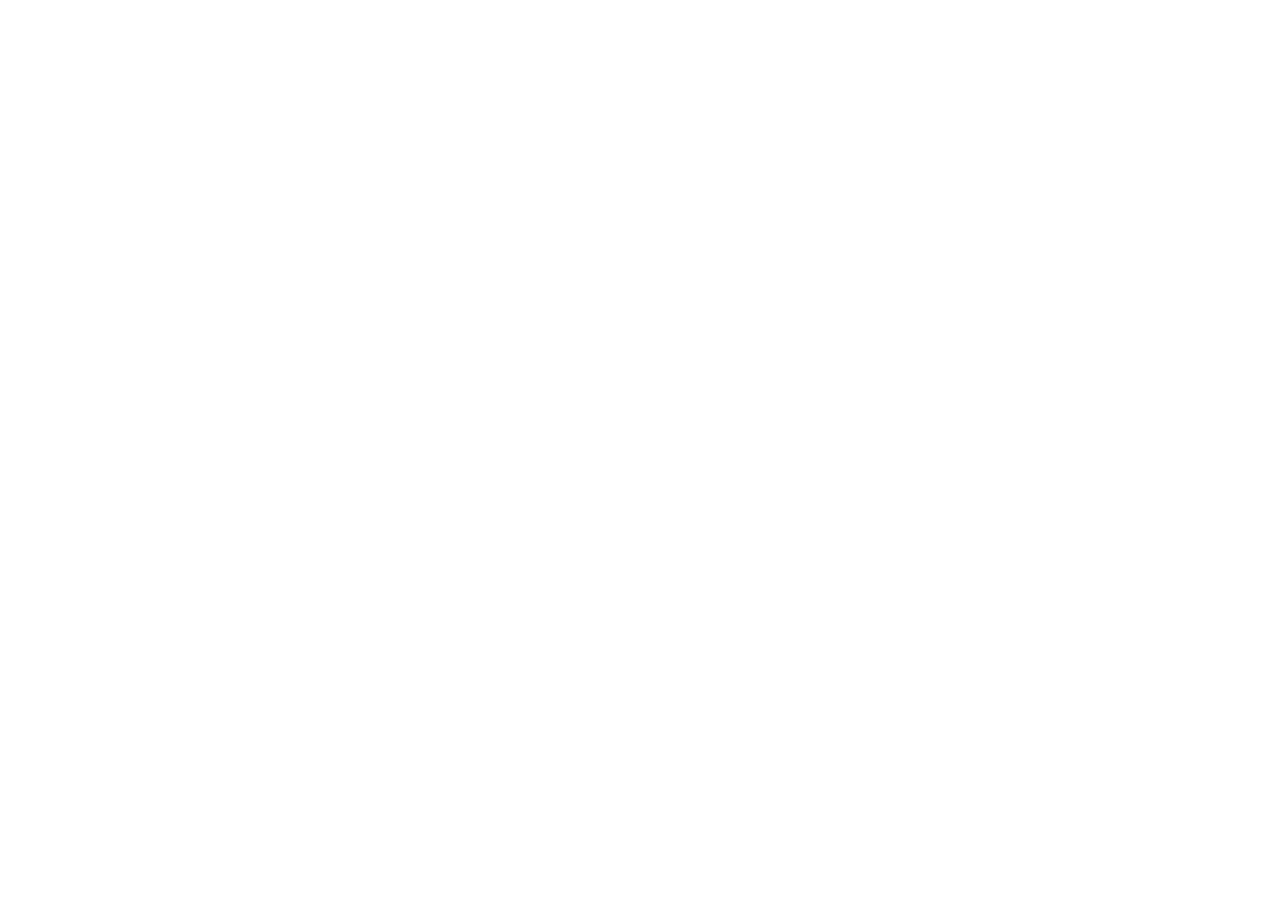
==== index.html @ 0228ba57 ":rocket: Update of all code for version 01. Now using coherent area-calculation" ====
<!DOCTYPE html>
  <html lang="en">
    <head>
    <meta charset="UTF-8">
      <meta name="viewport" content="width=device-width, initial-scale=1.0">
        <title>Redirecting...</title>
        <meta http-equiv="refresh" content="0; url=https://martin-jung.github.io/EUMTA/dashboard.html">
    </head>
        <body>
          <p>You are being redirected to <a href="https://martin-jung.github.io/EUMTA/dashboard.html">the dashboard</a>. If you are not redirected automatically, click the link.</p>
        </body>
  </html>
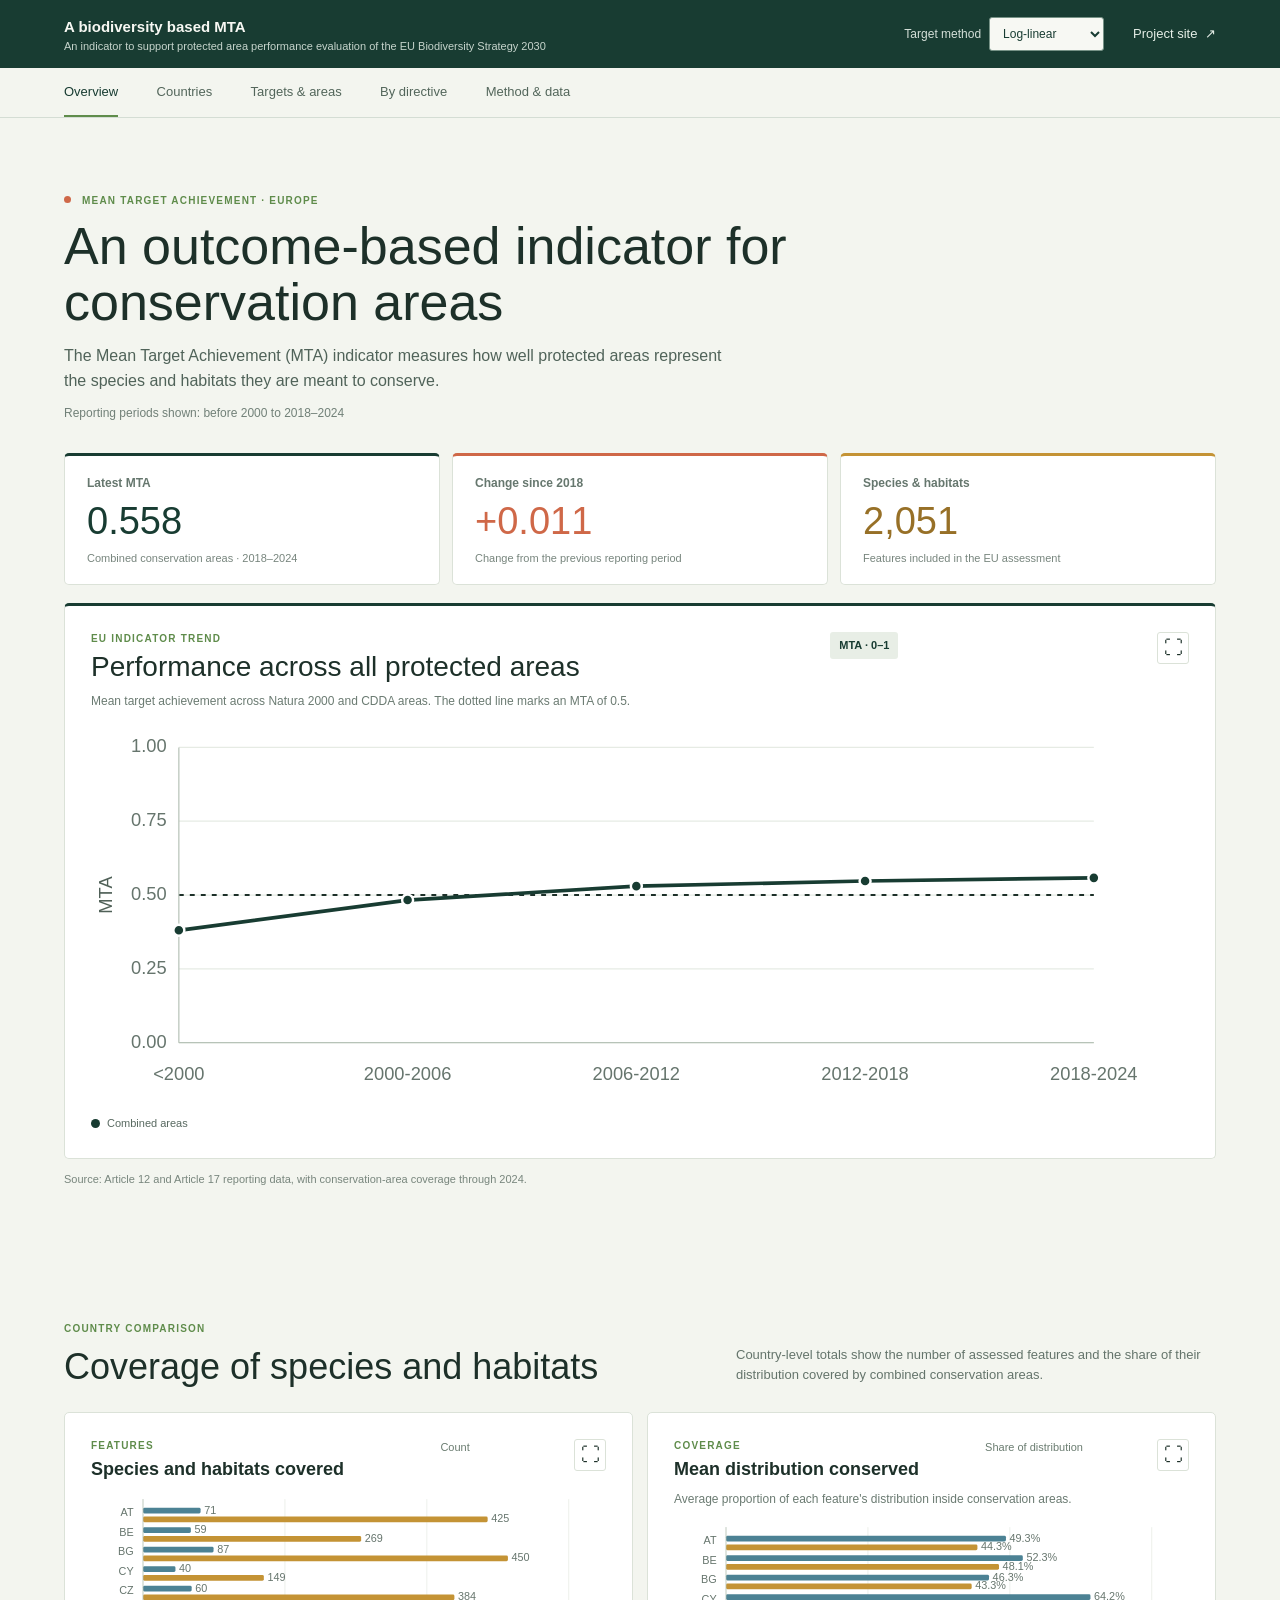
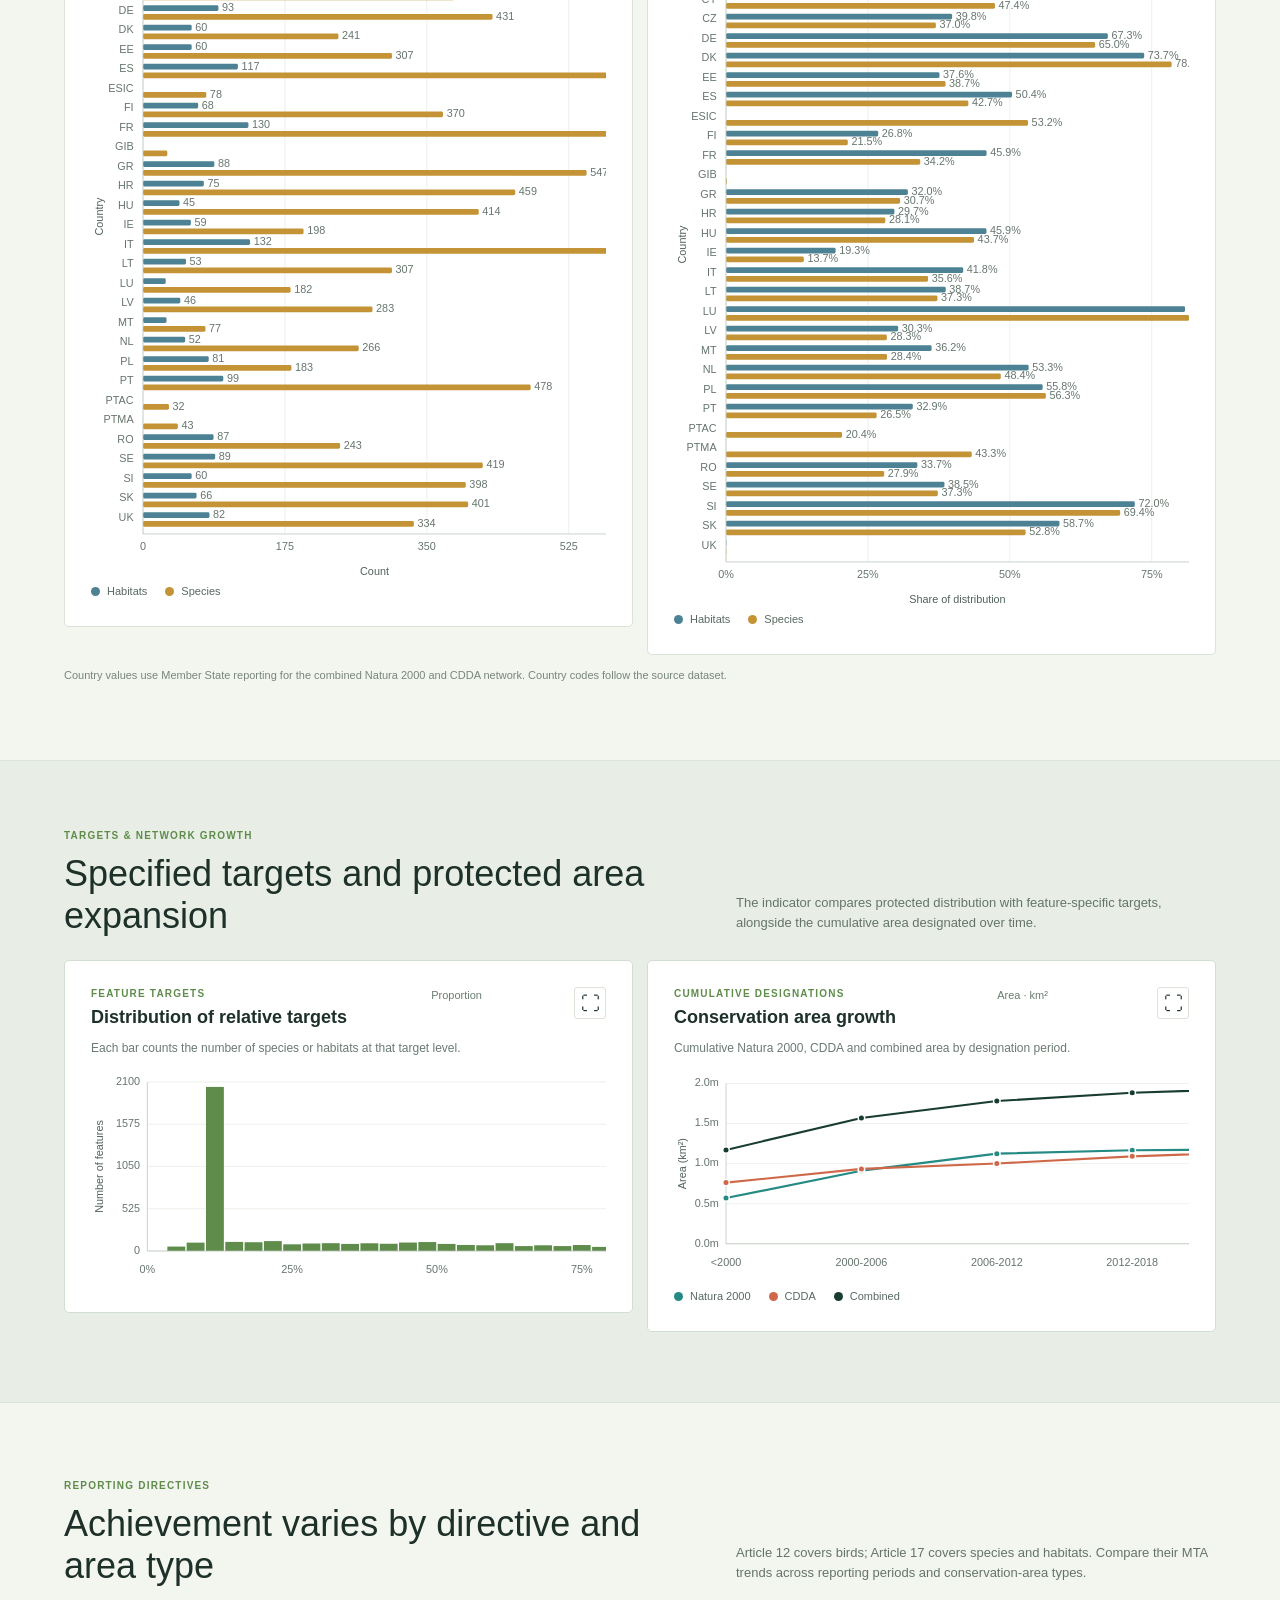
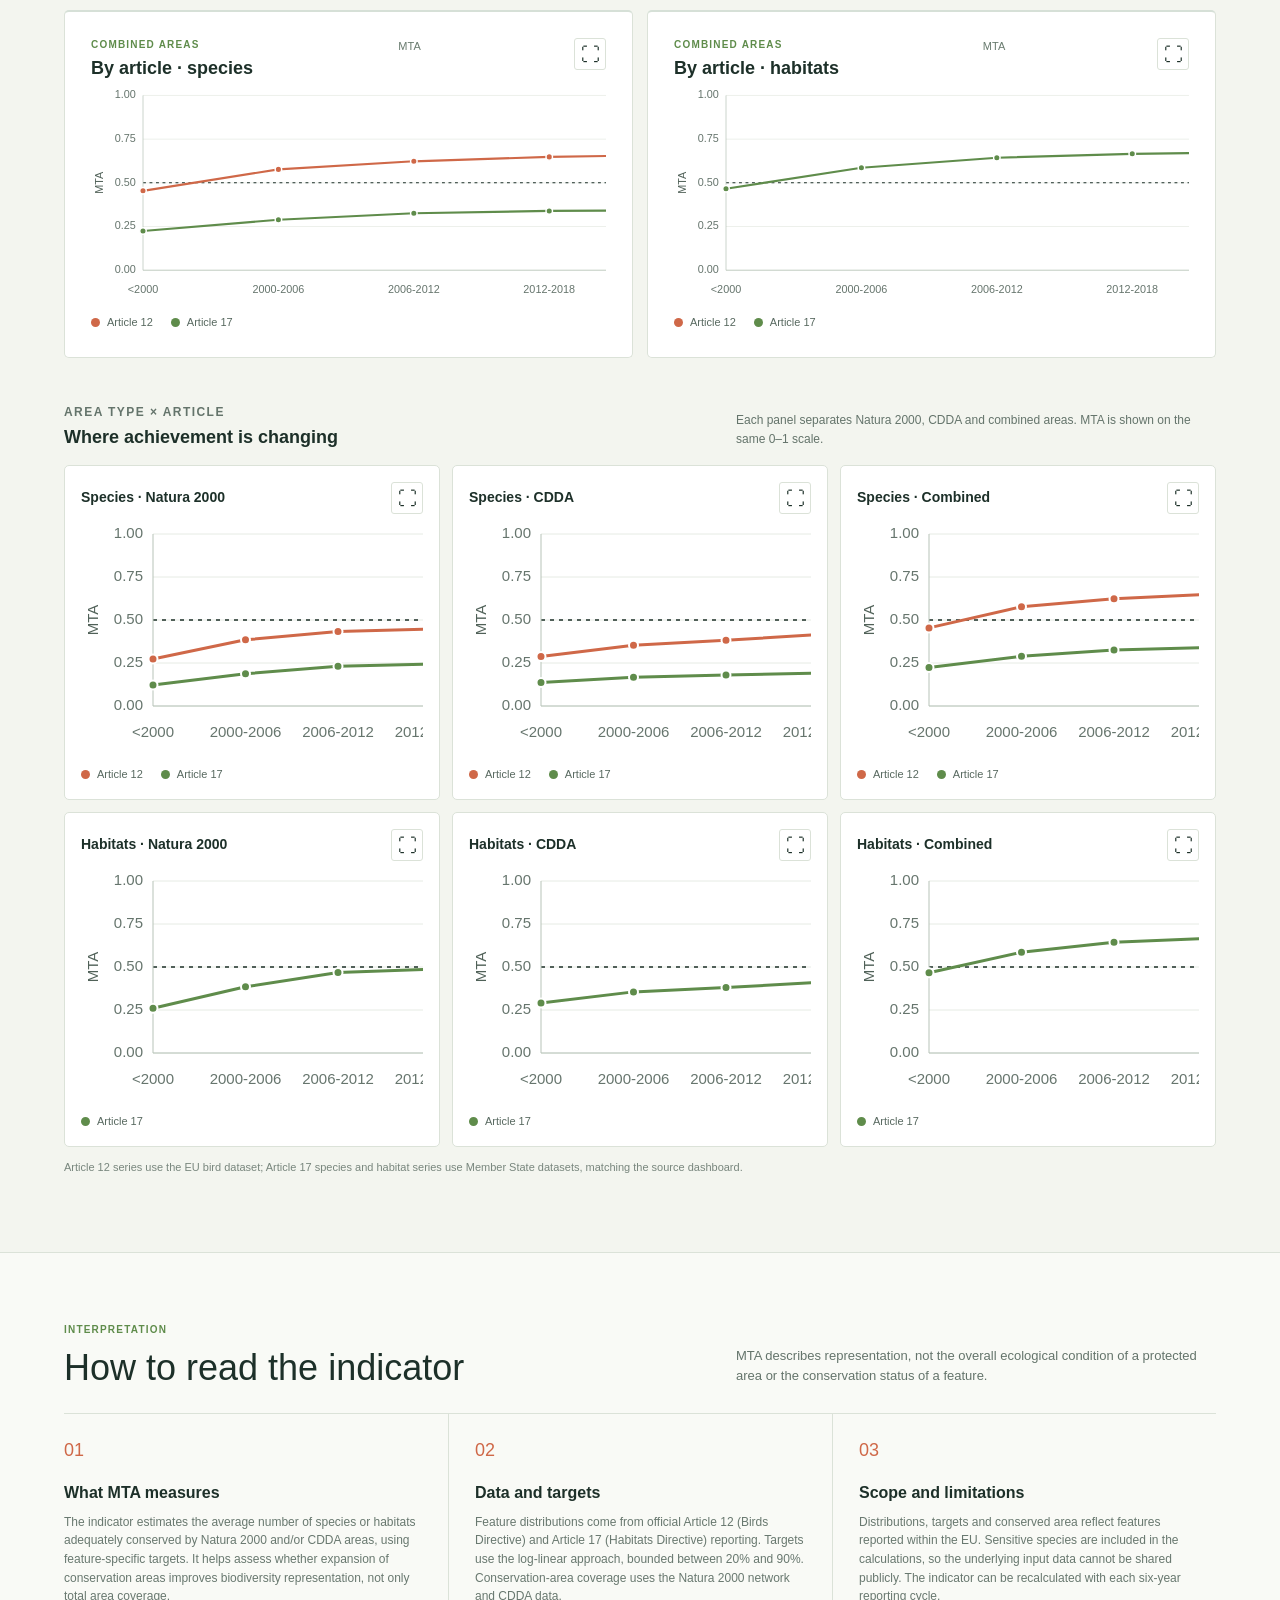
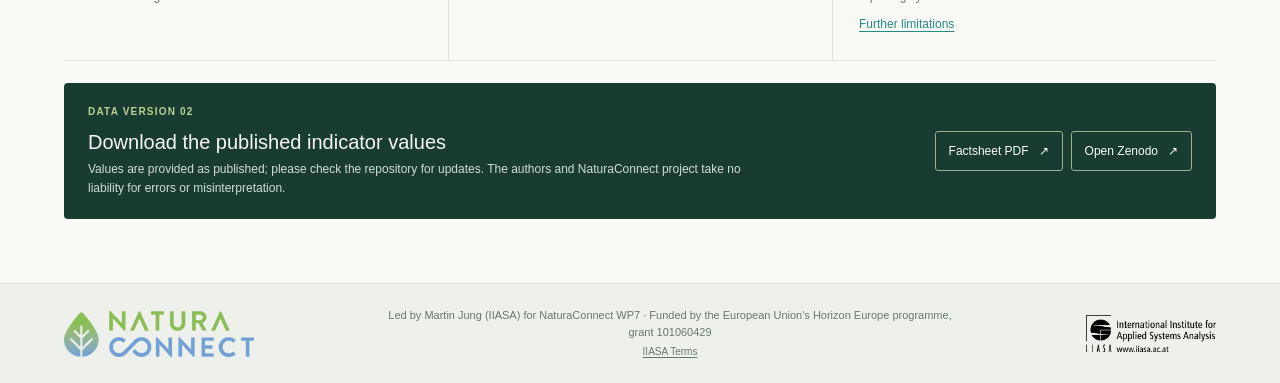
==== commit ac8ba7b8: ":dash: Update to new dashboard" ====
--- a/index.html
+++ b/index.html
@@ -1,12 +1,255 @@
-<!DOCTYPE html>
-  <html lang="en">
-    <head>
-    <meta charset="UTF-8">
-      <meta name="viewport" content="width=device-width, initial-scale=1.0">
-        <title>Redirecting...</title>
-        <meta http-equiv="refresh" content="0; url=https://martin-jung.github.io/EUMTA/dashboard.html">
-    </head>
-        <body>
-          <p>You are being redirected to <a href="https://martin-jung.github.io/EUMTA/dashboard.html">the dashboard</a>. If you are not redirected automatically, click the link.</p>
-        </body>
-  </html>
+<!doctype html>
+<html lang="en">
+<head>
+  <meta charset="utf-8">
+  <meta name="viewport" content="width=device-width, initial-scale=1">
+  <meta name="theme-color" content="#183c32">
+  <meta name="description" content="An indicator to support protected area performance evaluation of the EU Biodiversity Strategy 2030.">
+  <title>An outcome-based indicator for conservation areas</title>
+  <link rel="stylesheet" href="styles.css">
+  <link rel="stylesheet" href="iiasa.css">
+  <link rel="stylesheet" href="theme-non-iiasa.css">
+  <script src="dashboard-data.js" defer></script>
+  <script src="dashboard.js" defer></script>
+</head>
+<body>
+  <header class="topbar">
+    <a class="wordmark" href="#overview" aria-label="Mean target achievement dashboard home">
+      <span><strong>A biodiversity based MTA</strong><small>An indicator to support protected area performance evaluation of the EU Biodiversity Strategy 2030</small></span>
+    </a>
+    <div class="topbar-actions">
+      <div class="target-tools">
+        <label class="target-control" for="target-select">
+          <span>Target method</span>
+          <select id="target-select" aria-describedby="target-status">
+            <option value="loglinear">Log-linear</option>
+            <option value="flat">Flat</option>
+            <option value="extinction">Extinction</option>
+          </select>
+        </label>
+        <span class="target-status" id="target-status" role="status" aria-live="polite"></span>
+      </div>
+      <a class="topbar-link" href="https://naturaconnect.eu/" target="_blank" rel="noreferrer">Project site <span aria-hidden="true">↗</span></a>
+    </div>
+  </header>
+
+  <nav class="section-nav" aria-label="Dashboard sections">
+    <a class="active" href="#overview">Overview</a>
+    <a href="#countries">Countries</a>
+    <a href="#targets">Targets & areas</a>
+    <a href="#mandates">By directive</a>
+    <a href="#method">Method & data</a>
+  </nav>
+
+  <main>
+    <section class="overview section-wrap" id="overview">
+      <div class="overview-copy">
+        <p class="eyebrow"><span class="eyebrow-dot"></span> MEAN TARGET ACHIEVEMENT · EUROPE</p>
+        <h1>An outcome-based indicator for conservation areas</h1>
+        <p class="intro">The Mean Target Achievement (MTA) indicator measures how well protected areas represent the species and habitats they are meant to conserve.</p>
+        <p class="period-note">Reporting periods shown: before 2000 to 2018–2024</p>
+      </div>
+
+      <div class="metrics" aria-label="Latest indicator summary">
+        <article class="metric metric-primary">
+          <span class="metric-label">Latest MTA</span>
+          <strong id="latest-mta">Loading</strong>
+          <span class="metric-foot">Combined conservation areas · 2018–2024</span>
+        </article>
+        <article class="metric metric-change">
+          <span class="metric-label">Change since 2018</span>
+          <strong id="change-mta">Loading</strong>
+          <span class="metric-foot">Change from the previous reporting period</span>
+        </article>
+        <article class="metric metric-count">
+          <span class="metric-label">Species & habitats</span>
+          <strong id="feature-count">Loading</strong>
+          <span class="metric-foot">Features included in the EU assessment</span>
+        </article>
+      </div>
+
+      <article class="chart-panel overview-chart">
+        <div class="panel-heading">
+          <div>
+            <p class="eyebrow">EU INDICATOR TREND</p>
+            <h2>Performance across all protected areas</h2>
+          </div>
+          <span class="panel-tag">MTA · 0–1</span>
+        </div>
+        <p class="panel-description">Mean target achievement across Natura 2000 and CDDA areas. The dotted line marks an MTA of 0.5.</p>
+        <div class="chart-scroll" id="overall-chart" aria-live="polite"><div class="chart-loading">Loading indicator data…</div></div>
+      </article>
+      <div id="data-error" class="data-error" role="alert" hidden></div>
+      <p class="source-note">Source: Article 12 and Article 17 reporting data, with conservation-area coverage through 2024.</p>
+    </section>
+
+    <section class="content-section section-wrap" id="countries">
+      <div class="section-heading">
+        <div>
+          <p class="eyebrow">COUNTRY COMPARISON</p>
+          <h2>Coverage of species and habitats</h2>
+        </div>
+        <p>Country-level totals show the number of assessed features and the share of their distribution covered by combined conservation areas.</p>
+      </div>
+      <div class="split-panels">
+        <article class="chart-panel country-panel">
+          <div class="panel-heading">
+            <div><p class="eyebrow">FEATURES</p><h3>Species and habitats covered</h3></div>
+            <span class="panel-unit">Count</span>
+          </div>
+          <div class="chart-scroll country-chart" id="features-chart"><div class="chart-loading">Loading country data…</div></div>
+        </article>
+        <article class="chart-panel country-panel">
+          <div class="panel-heading">
+            <div><p class="eyebrow">COVERAGE</p><h3>Mean distribution conserved</h3></div>
+            <span class="panel-unit">Share of distribution</span>
+          </div>
+          <p class="panel-description">Average proportion of each feature's distribution inside conservation areas.</p>
+          <div class="chart-scroll country-chart" id="coverage-chart"><div class="chart-loading">Loading country data…</div></div>
+        </article>
+      </div>
+      <p class="source-note">Country values use Member State reporting for the combined Natura 2000 and CDDA network. Country codes follow the source dataset.</p>
+    </section>
+
+    <section class="data-band" id="targets">
+      <div class="section-wrap content-section">
+        <div class="section-heading">
+          <div>
+            <p class="eyebrow">TARGETS & NETWORK GROWTH</p>
+            <h2>Specified targets and protected area expansion</h2>
+          </div>
+          <p>The indicator compares protected distribution with feature-specific targets, alongside the cumulative area designated over time.</p>
+        </div>
+        <div class="split-panels">
+          <article class="chart-panel">
+            <div class="panel-heading">
+              <div><p class="eyebrow">FEATURE TARGETS</p><h3>Distribution of relative targets</h3></div>
+              <span class="panel-unit">Proportion</span>
+            </div>
+            <p class="panel-description">Each bar counts the number of species or habitats at that target level.</p>
+            <div class="chart-scroll" id="targets-chart"><div class="chart-loading">Loading target data…</div></div>
+          </article>
+          <article class="chart-panel">
+            <div class="panel-heading">
+              <div><p class="eyebrow">CUMULATIVE DESIGNATIONS</p><h3>Conservation area growth</h3></div>
+              <span class="panel-unit">Area · km²</span>
+            </div>
+            <p class="panel-description">Cumulative Natura 2000, CDDA and combined area by designation period.</p>
+            <div class="chart-scroll" id="area-chart"><div class="chart-loading">Loading area data…</div></div>
+          </article>
+        </div>
+      </div>
+    </section>
+
+    <section class="content-section section-wrap" id="mandates">
+      <div class="section-heading">
+        <div>
+          <p class="eyebrow">REPORTING DIRECTIVES</p>
+          <h2>Achievement varies by directive and area type</h2>
+        </div>
+        <p>Article 12 covers birds; Article 17 covers species and habitats. Compare their MTA trends across reporting periods and conservation-area types.</p>
+      </div>
+
+      <div class="article-panels">
+        <article class="chart-panel">
+          <div class="panel-heading">
+            <div><p class="eyebrow">COMBINED AREAS</p><h3>By article · species</h3></div>
+            <span class="panel-unit">MTA</span>
+          </div>
+          <div class="chart-scroll" id="article-species-chart"><div class="chart-loading">Loading article data…</div></div>
+        </article>
+        <article class="chart-panel">
+          <div class="panel-heading">
+            <div><p class="eyebrow">COMBINED AREAS</p><h3>By article · habitats</h3></div>
+            <span class="panel-unit">MTA</span>
+          </div>
+          <div class="chart-scroll" id="article-habitats-chart"><div class="chart-loading">Loading article data…</div></div>
+        </article>
+      </div>
+
+      <div class="subsection-heading">
+        <div><p class="eyebrow">AREA TYPE × ARTICLE</p><h3>Where achievement is changing</h3></div>
+        <p>Each panel separates Natura 2000, CDDA and combined areas. MTA is shown on the same 0–1 scale.</p>
+      </div>
+      <div class="facet-grid" id="facet-grid">
+        <article class="chart-panel facet-panel"><div class="panel-heading"><h4>Species · Natura 2000</h4></div><div class="chart-scroll" id="facet-species-natura2000"></div></article>
+        <article class="chart-panel facet-panel"><div class="panel-heading"><h4>Species · CDDA</h4></div><div class="chart-scroll" id="facet-species-cdda"></div></article>
+        <article class="chart-panel facet-panel"><div class="panel-heading"><h4>Species · Combined</h4></div><div class="chart-scroll" id="facet-species-combined"></div></article>
+        <article class="chart-panel facet-panel"><div class="panel-heading"><h4>Habitats · Natura 2000</h4></div><div class="chart-scroll" id="facet-habitats-natura2000"></div></article>
+        <article class="chart-panel facet-panel"><div class="panel-heading"><h4>Habitats · CDDA</h4></div><div class="chart-scroll" id="facet-habitats-cdda"></div></article>
+        <article class="chart-panel facet-panel"><div class="panel-heading"><h4>Habitats · Combined</h4></div><div class="chart-scroll" id="facet-habitats-combined"></div></article>
+      </div>
+      <p class="source-note">Article 12 series use the EU bird dataset; Article 17 species and habitat series use Member State datasets, matching the source dashboard.</p>
+    </section>
+
+    <section class="method-band" id="method">
+      <div class="section-wrap content-section">
+        <div class="section-heading">
+          <div><p class="eyebrow">INTERPRETATION</p><h2>How to read the indicator</h2></div>
+          <p>MTA describes representation, not the overall ecological condition of a protected area or the conservation status of a feature.</p>
+        </div>
+        <div class="method-grid">
+          <article class="method-block">
+            <span class="method-index">01</span>
+            <h3>What MTA measures</h3>
+            <p>The indicator estimates the average number of species or habitats adequately conserved by Natura 2000 and/or CDDA areas, using feature-specific targets. It helps assess whether expansion of conservation areas improves biodiversity representation, not only total area coverage.</p>
+          </article>
+          <article class="method-block">
+            <span class="method-index">02</span>
+            <h3>Data and targets</h3>
+            <p>Feature distributions come from official Article 12 (Birds Directive) and Article 17 (Habitats Directive) reporting. Targets use the log-linear approach, bounded between 20% and 90%. Conservation-area coverage uses the Natura 2000 network and CDDA data.</p>
+          </article>
+          <article class="method-block">
+            <span class="method-index">03</span>
+            <h3>Scope and limitations</h3>
+            <p>Distributions, targets and conserved area reflect features reported within the EU. Sensitive species are included in the calculations, so the underlying input data cannot be shared publicly. The indicator can be recalculated with each six-year reporting cycle.</p>
+            <button class="limitations-link" id="limitations-open" type="button" aria-haspopup="dialog" aria-controls="limitations-dialog">Further limitations</button>
+          </article>
+        </div>
+        <div class="data-callout">
+          <div>
+            <p class="eyebrow">DATA VERSION <span id="data-version">02</span></p>
+            <h3>Download the published indicator values</h3>
+            <p>Values are provided as published; please check the repository for updates. The authors and NaturaConnect project take no liability for errors or misinterpretation.</p>
+          </div>
+          <div class="callout-actions">
+            <a class="download-link" href="export/Indicator_factsheet_representativeness_indicator_updated.pdf" target="_blank" rel="noreferrer">Factsheet PDF <span aria-hidden="true">↗</span></a>
+            <a class="download-link" href="https://doi.org/10.5281/zenodo.14196503" target="_blank" rel="noreferrer">Open Zenodo <span aria-hidden="true">↗</span></a>
+          </div>
+        </div>
+      </div>
+    </section>
+  </main>
+
+  <footer class="site-footer">
+    <img src="img/NClogo.png" alt="NaturaConnect">
+    <p>Led by Martin Jung (IIASA) for NaturaConnect WP7 · Funded by the European Union's Horizon Europe programme, grant 101060429<br><a href="https://iiasa.ac.at/terms-of-use" target="_blank" rel="noreferrer">IIASA Terms</a></p>
+    <img class="iiasa-logo" src="img/IIASA_logo_white.png" alt="International Institute for Applied Systems Analysis">
+  </footer>
+
+  <dialog class="chart-dialog" id="chart-dialog" aria-labelledby="chart-dialog-title">
+    <div class="chart-dialog-header">
+      <h2 class="chart-dialog-title" id="chart-dialog-title"></h2>
+      <button class="chart-dialog-close" type="button" aria-label="Close enlarged graph">&times;</button>
+    </div>
+    <div class="chart-dialog-content" id="chart-dialog-content"></div>
+  </dialog>
+
+  <dialog class="limitations-dialog" id="limitations-dialog" aria-labelledby="limitations-dialog-title">
+    <div class="chart-dialog-header">
+      <h2 class="chart-dialog-title" id="limitations-dialog-title">Further limitations</h2>
+      <button class="chart-dialog-close" type="button" aria-label="Close limitations">&times;</button>
+    </div>
+    <div class="limitations-dialog-content">
+      <ul>
+        <li>The protected-area total-area summary excludes Turkey, Norway, Switzerland, Iceland, Ukraine and Kosovo from its country mask.</li>
+        <li>Protected-area footprints omit Natura 2000 sites with at least 5% marine area, CDDA areas classified as marine, and CDDA point records.</li>
+        <li>Conservation areas are rasterized on a 10 km grid with fractional cell coverage, so spatial overlaps are grid-based estimates.</li>
+        <li>Land-use adjustment is not applied in this version.</li>
+        <li>Missing Natura 2000 designation dates use fallback dates and ultimately 1992; sites dated 2025 are grouped in 2018-2024.</li>
+        <li>Sensitive species are included, but their confidential source layers are not public, limiting independent reproduction from public inputs.</li>
+      </ul>
+    </div>
+  </dialog>
+</body>
+</html>
--- a/styles.css
+++ b/styles.css
@@ -0,0 +1,198 @@
+:root {
+  color-scheme: light;
+  --ink: #1d3029;
+  --muted: #65756c;
+  --forest: #183c32;
+  --leaf: #5f8c4b;
+  --teal: #258a83;
+  --coral: #cf6848;
+  --gold: #c49335;
+  --blue: #4c8294;
+  --paper: #f3f5ef;
+  --surface: #ffffff;
+  --line: #dbe2d8;
+  --soft-green: #e8eee6;
+  --serif: Georgia, "Times New Roman", serif;
+  --sans: "Aptos", "Segoe UI", sans-serif;
+}
+
+* { box-sizing: border-box; }
+html { scroll-behavior: smooth; scroll-padding-top: 108px; }
+body { margin: 0; background: var(--paper); color: var(--ink); font-family: var(--sans); font-size: 15px; line-height: 1.55; }
+a { color: inherit; }
+.topbar { min-height: 68px; padding: 10px clamp(20px, 5vw, 76px); display: flex; align-items: center; justify-content: space-between; gap: 20px; background: var(--forest); color: #f7f8f3; }
+.wordmark { display: inline-flex; align-items: center; min-width: 0; color: inherit; text-decoration: none; }
+.wordmark strong, .wordmark small { display: block; }
+.wordmark strong { font-size: 15px; font-weight: 650; }
+.wordmark small { max-width: 760px; margin-top: 1px; color: #c6d4cc; font-size: 11px; line-height: 1.3; }
+.topbar-actions { display: flex; align-items: center; gap: 20px; }
+.target-tools { display: flex; align-items: center; gap: 9px; }
+.target-control { display: flex; align-items: center; gap: 8px; color: #d5e0d9; font-size: 12px; white-space: nowrap; }
+.target-control select { min-height: 34px; padding: 5px 30px 5px 9px; border: 1px solid #769286; border-radius: 3px; background: #f7f8f3; color: var(--forest); font: inherit; }
+.target-control select:focus-visible { outline: 2px solid #c5e28f; outline-offset: 2px; }
+.target-status { max-width: 180px; color: #f2cdbd; font-size: 11px; line-height: 1.3; }
+.topbar-link { color: #e5eee7; font-size: 13px; text-decoration: none; white-space: nowrap; }
+.topbar-link:hover { color: #c5e28f; }
+.topbar-link span { padding-left: 4px; }
+.section-nav { position: sticky; z-index: 20; top: 0; display: flex; gap: clamp(18px, 3vw, 42px); min-height: 50px; padding: 0 clamp(20px, 5vw, 76px); overflow-x: auto; border-bottom: 1px solid #d4ddd4; background: rgb(243 245 239 / 95%); backdrop-filter: blur(12px); scrollbar-width: none; }
+.section-nav::-webkit-scrollbar { display: none; }
+.section-nav a { position: relative; display: inline-flex; align-items: center; flex: 0 0 auto; color: #53665b; font-size: 13px; text-decoration: none; transition: color 160ms ease; }
+.section-nav a::after { position: absolute; right: 0; bottom: -1px; left: 0; height: 3px; background: var(--leaf); content: ""; transform: scaleX(0); transform-origin: left; transition: transform 160ms ease; }
+.section-nav a:hover, .section-nav a.active { color: var(--forest); }
+.section-nav a.active::after { transform: scaleX(1); }
+.section-wrap { width: min(1360px, calc(100% - 2 * clamp(20px, 5vw, 76px))); margin-inline: auto; }
+.overview { padding-top: clamp(42px, 6vw, 76px); padding-bottom: 58px; }
+.overview-copy { max-width: 800px; animation: appear 550ms ease both; }
+.eyebrow { margin: 0 0 10px; color: var(--leaf); font-size: 10px; font-weight: 750; letter-spacing: 0.12em; line-height: 1.4; }
+.eyebrow-dot { display: inline-block; width: 7px; height: 7px; margin-right: 7px; border-radius: 50%; background: var(--coral); vertical-align: 1px; }
+h1, h2, h3, h4, p { margin-top: 0; }
+h1, h2 { font-family: var(--serif); font-weight: 500; }
+h1 { max-width: 780px; margin-bottom: 14px; font-size: 52px; line-height: 1.08; }
+h2 { margin-bottom: 0; font-size: 36px; line-height: 1.16; }
+h3 { margin-bottom: 0; font-size: 18px; font-weight: 650; line-height: 1.3; }
+h4 { margin: 0; font-size: 14px; font-weight: 650; }
+.intro { max-width: 670px; margin-bottom: 10px; color: #506359; font-size: 16px; }
+.period-note { margin-bottom: 28px; color: #718078; font-size: 12px; }
+.metrics { display: grid; grid-template-columns: repeat(3, minmax(0, 1fr)); gap: 12px; margin: 30px 0 18px; }
+.metric { min-height: 132px; padding: 18px 22px 16px; display: flex; flex-direction: column; justify-content: space-between; border: 1px solid var(--line); border-radius: 5px; background: var(--surface); animation: appear 500ms ease both; }
+.metric:nth-child(2) { animation-delay: 80ms; }
+.metric:nth-child(3) { animation-delay: 150ms; }
+.metric-primary { border-top: 3px solid var(--forest); }
+.metric-change { border-top: 3px solid var(--coral); }
+.metric-count { border-top: 3px solid var(--gold); }
+.metric-label { color: #66776e; font-size: 12px; font-weight: 600; }
+.metric strong { display: block; margin: 2px 0 0; color: var(--forest); font-family: var(--serif); font-size: 38px; font-weight: 500; line-height: 1.05; font-variant-numeric: tabular-nums; }
+.metric-change strong { color: var(--coral); }
+.metric-count strong { color: #977027; }
+.metric-foot { color: #77857d; font-size: 11px; }
+.chart-panel { min-width: 0; padding: clamp(17px, 2.2vw, 26px); border: 1px solid var(--line); border-radius: 5px; background: var(--surface); }
+.chart-expand { width: 32px; height: 32px; margin-left: 8px; display: inline-grid; place-items: center; flex: 0 0 auto; border: 1px solid var(--line); border-radius: 3px; background: var(--surface); color: var(--ink); cursor: zoom-in; font: inherit; font-size: 19px; line-height: 1; }
+.chart-expand:hover { background: var(--soft-green); }
+.chart-expand:focus-visible, .chart-dialog-close:focus-visible { outline: 2px solid var(--blue); outline-offset: 2px; }
+.chart-expand:disabled { cursor: not-allowed; opacity: 0.4; }
+.chart-dialog { width: min(94vw, 1320px); max-width: none; max-height: 90vh; padding: 0; overflow: hidden; border: 1px solid var(--line); border-radius: 5px; background: var(--surface); color: var(--ink); }
+.chart-dialog::backdrop { background: rgb(18 31 26 / 62%); backdrop-filter: blur(2px); }
+.chart-dialog-header { min-height: 58px; padding: 12px 18px; display: flex; align-items: center; justify-content: space-between; gap: 20px; border-bottom: 1px solid var(--line); }
+.chart-dialog-title { margin: 0; color: var(--ink); font-family: var(--sans); font-size: 18px; font-weight: 650; line-height: 1.3; }
+.chart-dialog-close { width: 34px; height: 34px; display: grid; place-items: center; flex: 0 0 auto; border: 1px solid var(--line); border-radius: 3px; background: var(--surface); color: var(--ink); cursor: pointer; font: inherit; font-size: 24px; line-height: 1; }
+.chart-dialog-content { max-height: calc(90vh - 59px); padding: 16px clamp(16px, 3vw, 36px) 28px; overflow: auto; }
+.chart-dialog .chart-svg { width: 100%; min-width: 900px; }
+.chart-dialog .chart-legend { padding-bottom: 4px; }
+.limitations-link { margin-top: 9px; padding: 0; border: 0; background: none; color: var(--teal); cursor: pointer; font: inherit; font-size: 12px; text-decoration: underline; text-underline-offset: 3px; }
+.limitations-link:hover { color: var(--forest); }
+.limitations-link:focus-visible { outline: 2px solid var(--blue); outline-offset: 3px; }
+.limitations-dialog { width: min(520px, calc(100vw - 32px)); max-width: none; max-height: min(75vh, 560px); padding: 0; overflow: hidden; border: 1px solid var(--line); border-radius: 5px; background: var(--surface); color: var(--ink); }
+.limitations-dialog::backdrop { background: rgb(18 31 26 / 62%); backdrop-filter: blur(2px); }
+.limitations-dialog-content { max-height: min(calc(75vh - 59px), 500px); padding: 15px 20px 20px; overflow: auto; color: #586960; font-size: 13px; }
+.limitations-dialog-content ul { margin: 0; padding-left: 19px; }
+.limitations-dialog-content li + li { margin-top: 9px; }
+.overview-chart { border-top: 3px solid var(--forest); }
+.panel-heading { display: flex; align-items: flex-start; justify-content: space-between; gap: 16px; }
+.panel-heading .eyebrow { margin-bottom: 5px; }
+.panel-heading h2 { font-size: 28px; }
+.panel-tag, .panel-unit { flex: 0 0 auto; color: #6a7c70; font-size: 11px; }
+.panel-tag { padding: 5px 9px; border-radius: 3px; background: var(--soft-green); color: var(--forest); font-weight: 650; }
+.panel-description { max-width: 720px; margin: 9px 0 12px; color: #6b7b72; font-size: 12px; }
+.chart-scroll { min-width: 0; overflow-x: auto; scrollbar-color: #bdc9bc transparent; scrollbar-width: thin; }
+.chart-loading { min-height: 220px; display: grid; place-items: center; color: #718078; font-size: 13px; }
+.chart-empty { padding: 20px; text-align: center; }
+.chart-svg { display: block; width: 100%; height: auto; overflow: visible; }
+.chart-svg text { fill: #66756d; font-family: var(--sans); font-size: 15px; }
+.chart-svg .axis-title { fill: #506158; font-size: 15px; }
+.chart-svg .grid-line { stroke: #e6ebe4; stroke-width: 1; }
+.chart-svg .axis-line { stroke: #b7c3b8; stroke-width: 1; }
+.chart-svg .target-line { stroke: var(--ink); stroke-dasharray: 4 5; stroke-width: 1.5; }
+.chart-svg .series-line { fill: none; stroke-linecap: round; stroke-linejoin: round; stroke-width: 3; }
+.chart-svg .series-point { stroke: #fff; stroke-width: 2; }
+.chart-legend { display: flex; flex-wrap: wrap; gap: 9px 18px; margin-top: 2px; color: #586960; font-size: 11px; }
+.legend-item { display: inline-flex; align-items: center; gap: 7px; }
+.legend-swatch { width: 9px; height: 9px; flex: 0 0 auto; border-radius: 50%; }
+.source-note { margin: 12px 0 0; color: #78867d; font-size: 11px; }
+.data-error { margin-top: 16px; padding: 13px 15px; border-left: 3px solid var(--coral); background: #fff2ec; color: #81492f; font-size: 13px; }
+.content-section { padding-top: 76px; padding-bottom: 76px; }
+.section-heading { display: flex; align-items: end; justify-content: space-between; gap: 28px; margin-bottom: 24px; }
+.section-heading > p { max-width: 480px; margin-bottom: 3px; color: #64746b; font-size: 13px; }
+.split-panels { display: grid; grid-template-columns: repeat(2, minmax(0, 1fr)); gap: 14px; align-items: start; }
+.country-panel .panel-description { margin-bottom: 4px; }
+.country-chart { margin-top: 8px; }
+.country-chart .chart-svg { min-width: 650px; }
+#overall-chart .chart-svg, #targets-chart .chart-svg, #area-chart .chart-svg,
+#article-species-chart .chart-svg, #article-habitats-chart .chart-svg { min-width: 650px; }
+.data-band { background: #e8eee6; border-top: 1px solid #dbe4d9; border-bottom: 1px solid #dbe4d9; }
+.data-band .chart-panel { border-color: #d3ded2; }
+.data-band .content-section { padding-top: 68px; padding-bottom: 70px; }
+.article-panels { display: grid; grid-template-columns: repeat(2, minmax(0, 1fr)); gap: 14px; }
+.article-panels .chart-panel { border-top: 2px solid #d6e0d7; }
+.subsection-heading { display: flex; align-items: end; justify-content: space-between; gap: 20px; margin: 46px 0 16px; }
+.subsection-heading .eyebrow { margin-bottom: 5px; }
+.subsection-heading p { max-width: 480px; margin-bottom: 1px; color: #64746b; font-size: 12px; }
+.facet-grid { display: grid; grid-template-columns: repeat(3, minmax(0, 1fr)); gap: 12px; }
+.facet-panel { padding: 16px; }
+.facet-panel .panel-heading { min-height: 24px; align-items: center; }
+.facet-panel .chart-svg { min-width: 520px; }
+.method-band { background: #f9faf6; border-top: 1px solid var(--line); }
+.method-band .content-section { padding-top: 70px; padding-bottom: 64px; }
+.method-grid { display: grid; grid-template-columns: repeat(3, minmax(0, 1fr)); gap: 0; border-top: 1px solid var(--line); border-bottom: 1px solid var(--line); }
+.method-block { position: relative; padding: 23px 26px 26px 0; }
+.method-block + .method-block { padding-left: 26px; border-left: 1px solid var(--line); }
+.method-index { display: block; margin-bottom: 18px; color: var(--coral); font-family: var(--serif); font-size: 18px; }
+.method-block h3 { margin-bottom: 9px; font-size: 16px; }
+.method-block p { max-width: 390px; margin-bottom: 0; color: #68786f; font-size: 12px; }
+.data-callout { display: flex; align-items: center; justify-content: space-between; gap: 24px; margin-top: 22px; padding: 22px 24px; border-radius: 4px; background: var(--forest); color: #f5f7f2; }
+.data-callout .eyebrow { color: #b8d28f; }
+.data-callout h3 { margin-bottom: 5px; font-family: var(--serif); font-size: 20px; font-weight: 500; }
+.data-callout p:not(.eyebrow) { max-width: 690px; margin-bottom: 0; color: #d2ddd5; font-size: 12px; }
+.callout-actions { display: flex; flex: 0 0 auto; flex-wrap: wrap; gap: 8px; }
+.download-link { min-height: 40px; padding: 9px 13px; display: inline-flex; align-items: center; gap: 10px; flex: 0 0 auto; border: 1px solid #9db18d; border-radius: 3px; color: #f9fcf7; font-size: 12px; text-decoration: none; }
+.download-link:hover { background: #2a5346; }
+.site-footer { min-height: 100px; padding: 18px clamp(20px, 5vw, 76px); display: grid; grid-template-columns: minmax(125px, 190px) minmax(0, 1fr) minmax(96px, 130px); align-items: center; gap: 24px; border-top: 1px solid var(--line); background: #eef1eb; }
+.site-footer img { display: block; width: 100%; max-height: 50px; object-fit: contain; object-position: left center; }
+.site-footer .iiasa-logo { justify-self: end; filter: brightness(0); object-position: right center; }
+.site-footer p { max-width: 580px; justify-self: center; margin: 0; color: #68776e; font-size: 11px; text-align: center; }
+@keyframes appear { from { opacity: 0; transform: translateY(9px); } to { opacity: 1; transform: translateY(0); } }
+@media (max-width: 900px) {
+  .section-heading { align-items: start; flex-direction: column; gap: 9px; }
+  .section-heading > p { max-width: 700px; }
+  .facet-grid { grid-template-columns: repeat(2, minmax(0, 1fr)); }
+  .country-panel .panel-heading { flex-direction: column; gap: 5px; }
+}
+@media (max-width: 640px) {
+  body { font-size: 14px; }
+  .topbar { min-height: 60px; padding-inline: 16px; display: grid; grid-template-columns: minmax(0, 1fr); gap: 8px; }
+  .wordmark { width: 100%; }
+  .wordmark > span { min-width: 0; width: 100%; }
+  .wordmark small { max-width: 100%; }
+  .topbar-actions { width: 100%; justify-content: space-between; gap: 12px; }
+  .target-tools { align-items: flex-start; flex-direction: column; gap: 2px; }
+  .target-status { max-width: 220px; }
+  .section-nav { min-height: 46px; gap: 22px; padding-inline: 16px; }
+  .section-wrap { width: calc(100% - 32px); }
+  .overview { padding-top: 38px; padding-bottom: 44px; }
+  h1 { font-size: 36px; }
+  h2 { font-size: 29px; }
+  .panel-heading h2 { font-size: 23px; }
+  .intro { font-size: 14px; }
+  .metrics { grid-template-columns: 1fr; gap: 8px; margin-top: 22px; }
+  .metric { min-height: 104px; padding: 14px 17px; }
+  .metric strong { font-size: 32px; }
+  .panel-heading { gap: 8px; }
+  .panel-heading h3 { font-size: 16px; }
+  .panel-tag, .panel-unit { font-size: 10px; }
+  .chart-panel { padding: 16px; }
+  .split-panels, .article-panels { grid-template-columns: 1fr; }
+  .content-section, .data-band .content-section, .method-band .content-section { padding-top: 52px; padding-bottom: 52px; }
+  .facet-grid { grid-template-columns: 1fr; }
+  .subsection-heading { align-items: start; flex-direction: column; gap: 8px; }
+  .method-grid { grid-template-columns: 1fr; }
+  .method-block, .method-block + .method-block { padding: 19px 0; border-left: 0; }
+  .method-block + .method-block { border-top: 1px solid var(--line); }
+  .method-index { margin-bottom: 8px; }
+  .data-callout { align-items: start; flex-direction: column; padding: 19px; }
+  .site-footer { grid-template-columns: 1fr auto; gap: 12px; padding-inline: 16px; }
+  .site-footer img { max-width: 150px; max-height: 40px; }
+  .site-footer p { grid-column: 1 / -1; grid-row: 2; justify-self: start; text-align: left; }
+  .site-footer .iiasa-logo { grid-column: 2; grid-row: 1; max-width: 100px; }
+}
+@media (prefers-reduced-motion: reduce) {
+  *, *::before, *::after { scroll-behavior: auto !important; animation-duration: 0.01ms !important; transition-duration: 0.01ms !important; }
+}
--- a/iiasa.css
+++ b/iiasa.css
@@ -0,0 +1,80 @@
+:root {
+  --iiasa-primary: #00589d;
+  --iiasa-primary-light: #e6f0f7;
+  --iiasa-white: #ffffff;
+  --iiasa-font-family: Tahoma, Arial, sans-serif;
+  --sans: var(--iiasa-font-family);
+  --serif: var(--iiasa-font-family);
+  --ink: var(--iiasa-primary);
+  --muted: #65756c;
+  --forest: var(--iiasa-primary);
+  --leaf: #5f8c4b;
+  --teal: #258a83;
+  --coral: #cf6848;
+  --gold: #c49335;
+  --blue: #4c8294;
+  --paper: var(--iiasa-white);
+  --surface: var(--iiasa-white);
+  --line: #d7e5ef;
+  --soft-green: var(--iiasa-primary-light);
+  --chart-combined: var(--iiasa-primary);
+  --chart-natura2000: #258a83;
+  --chart-cdda: #cf6848;
+  --chart-art12: #cf6848;
+  --chart-art17: #5f8c4b;
+  --chart-habitats: #4c8294;
+  --chart-species: #c49335;
+}
+
+html,
+body {
+  font-family: var(--iiasa-font-family);
+}
+
+button,
+input,
+select,
+textarea {
+  font: inherit;
+}
+
+h1,
+h2,
+.panel-heading h2 {
+  color: var(--iiasa-primary);
+  font-family: var(--iiasa-font-family);
+  font-style: normal;
+  font-weight: 400;
+}
+
+.section-nav {
+  background: rgb(255 255 255 / 95%);
+}
+
+.section-nav a:hover,
+.section-nav a.active {
+  color: var(--iiasa-primary);
+}
+
+.data-band,
+.method-band {
+  background: var(--iiasa-white);
+  border-color: var(--line);
+}
+
+.chart-svg .series-point {
+  stroke: var(--iiasa-primary);
+}
+
+.site-footer {
+  background: var(--iiasa-primary-light);
+}
+
+.site-footer p a {
+  display: inline-block;
+  margin-top: 3px;
+  color: inherit;
+  font-size: 10px;
+  text-decoration: underline;
+  text-underline-offset: 2px;
+}
--- a/theme-non-iiasa.css
+++ b/theme-non-iiasa.css
@@ -0,0 +1,58 @@
+/* Load after iiasa.css to restore the previous dashboard colors. */
+:root {
+  --ink: #1d3029;
+  --muted: #65756c;
+  --forest: #183c32;
+  --leaf: #5f8c4b;
+  --teal: #258a83;
+  --coral: #cf6848;
+  --gold: #c49335;
+  --blue: #4c8294;
+  --paper: #f3f5ef;
+  --surface: #ffffff;
+  --line: #dbe2d8;
+  --soft-green: #e8eee6;
+  --iiasa-primary: #183c32;
+  --iiasa-primary-light: #eef1eb;
+  --iiasa-white: #ffffff;
+  --chart-combined: #183c32;
+  --chart-natura2000: #258a83;
+  --chart-cdda: #cf6848;
+  --chart-art12: #cf6848;
+  --chart-art17: #5f8c4b;
+  --chart-habitats: #4c8294;
+  --chart-species: #c49335;
+}
+
+h1,
+h2,
+.panel-heading h2 {
+  color: var(--ink);
+}
+
+.section-nav {
+  background: rgb(243 245 239 / 95%);
+}
+
+.section-nav a:hover,
+.section-nav a.active {
+  color: var(--forest);
+}
+
+.data-band {
+  background: #e8eee6;
+  border-color: #dbe4d9;
+}
+
+.method-band {
+  background: #f9faf6;
+  border-color: var(--line);
+}
+
+.chart-svg .series-point {
+  stroke: #ffffff;
+}
+
+.site-footer {
+  background: #eef1eb;
+}
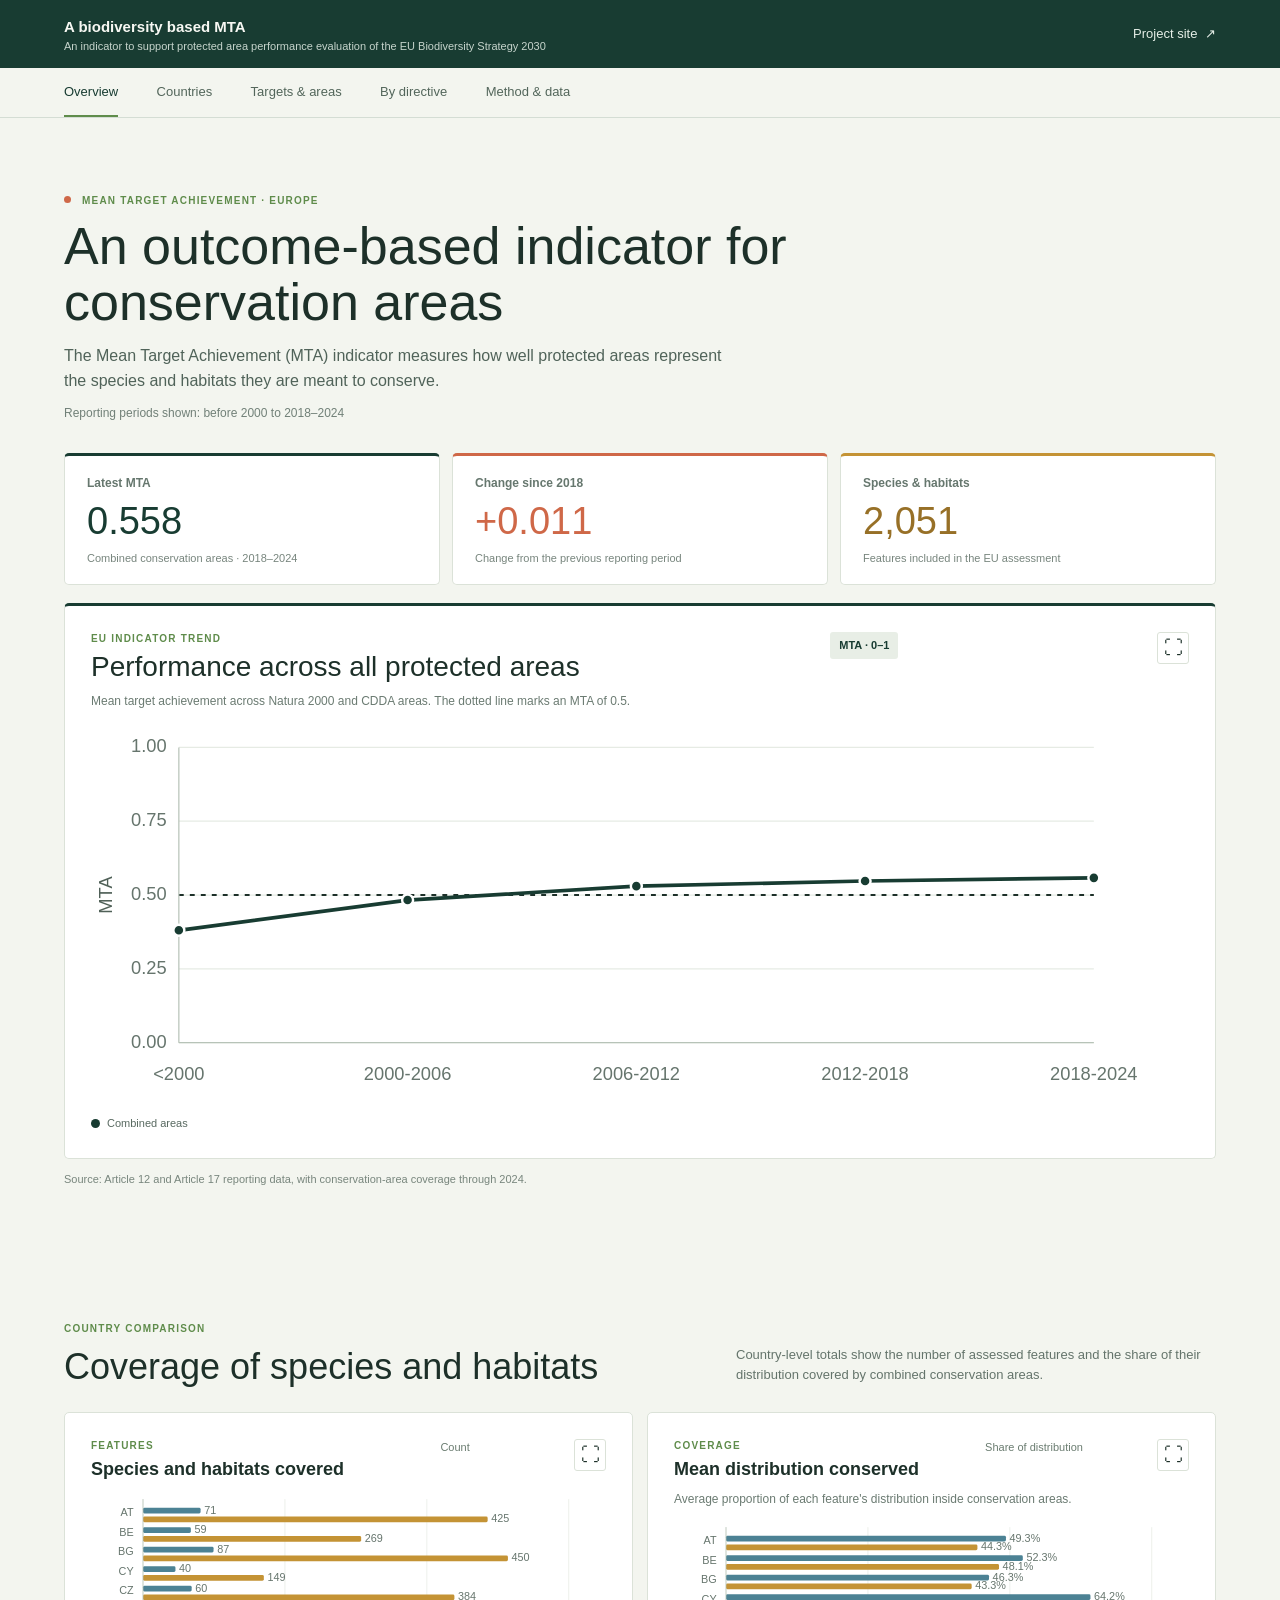
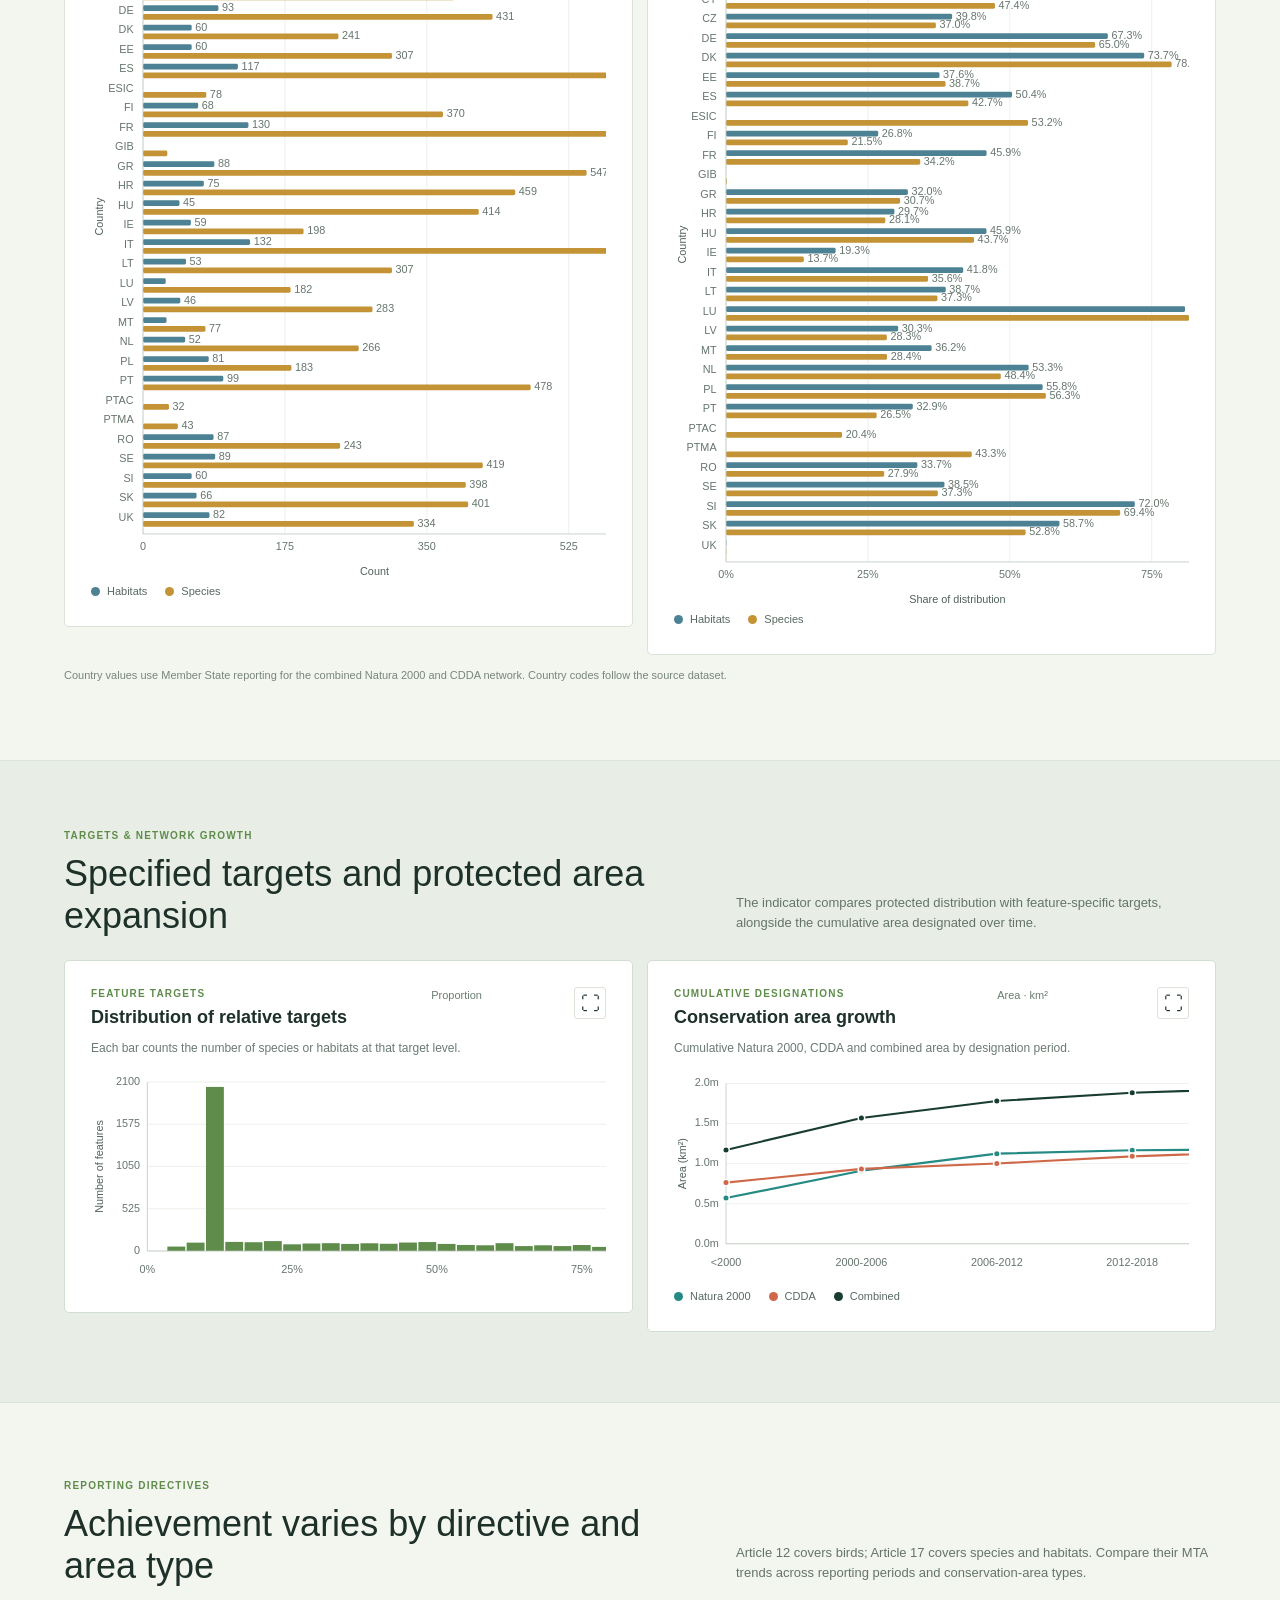
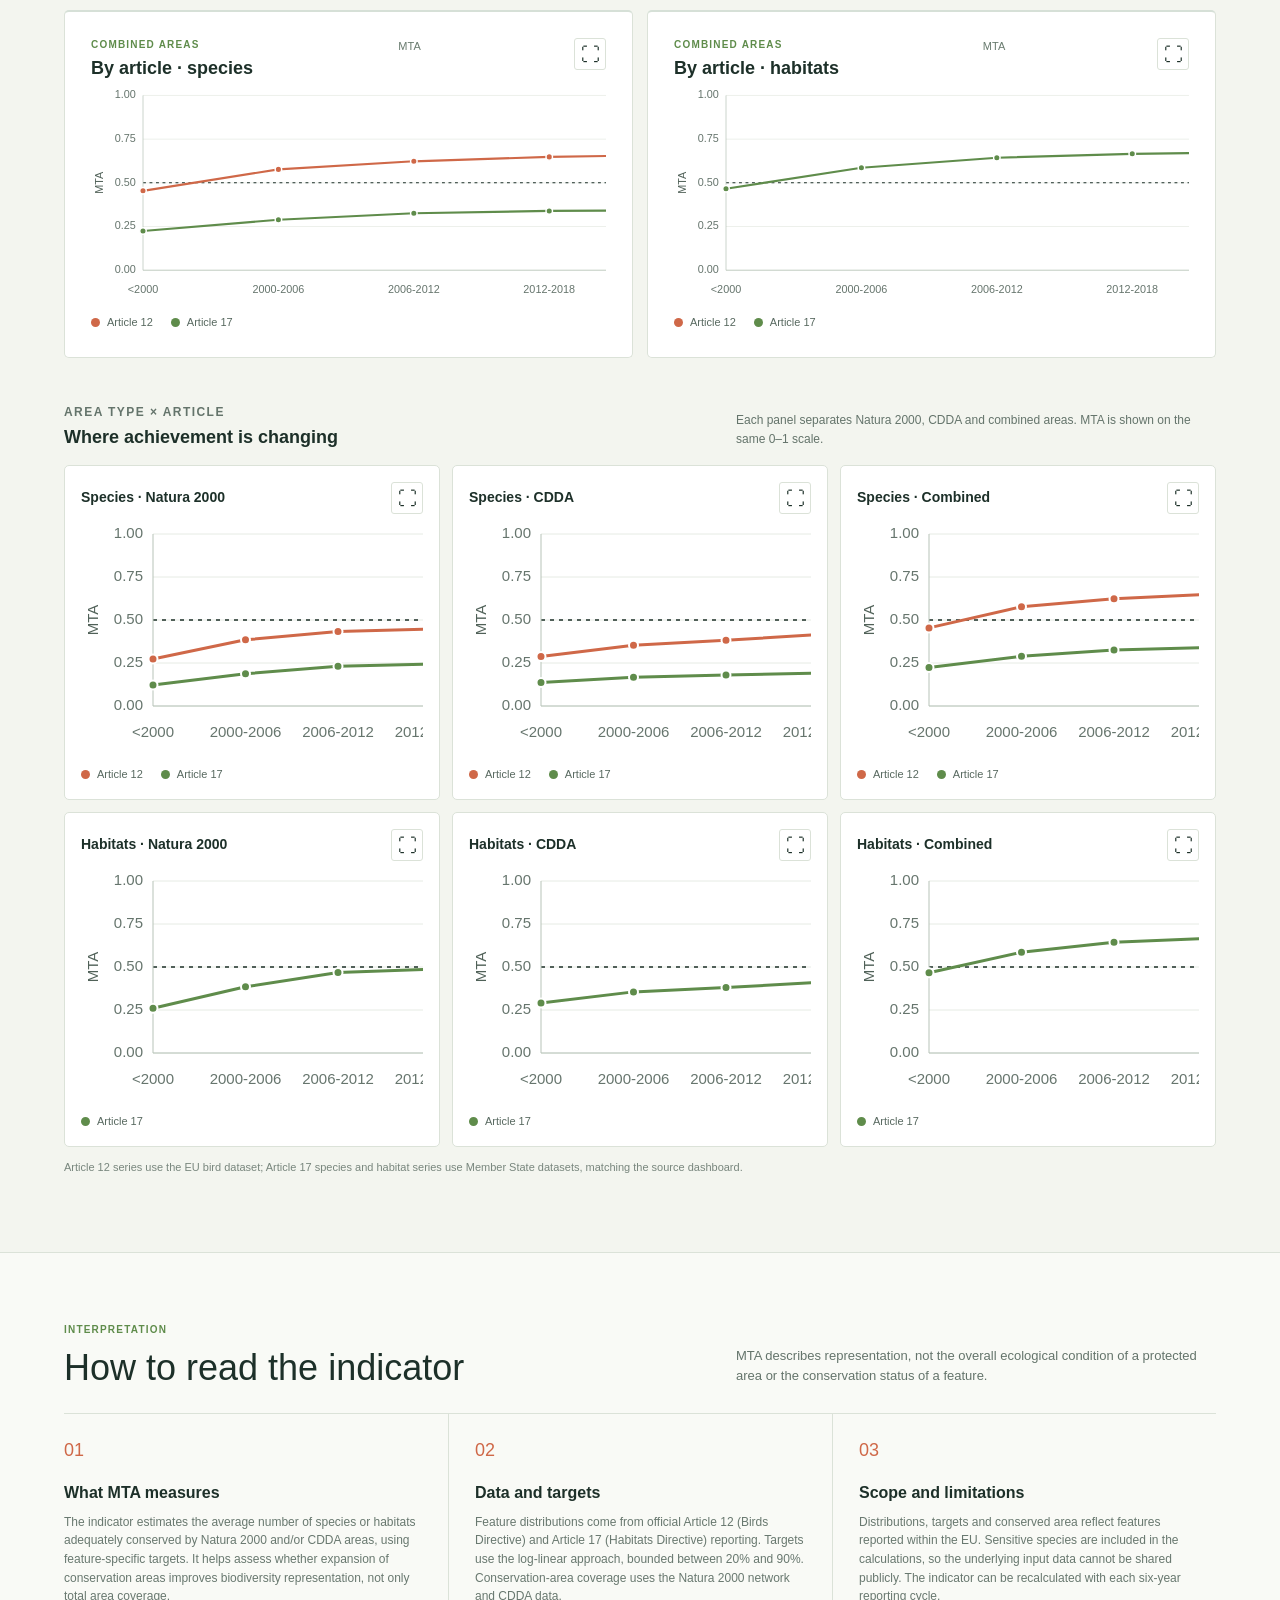
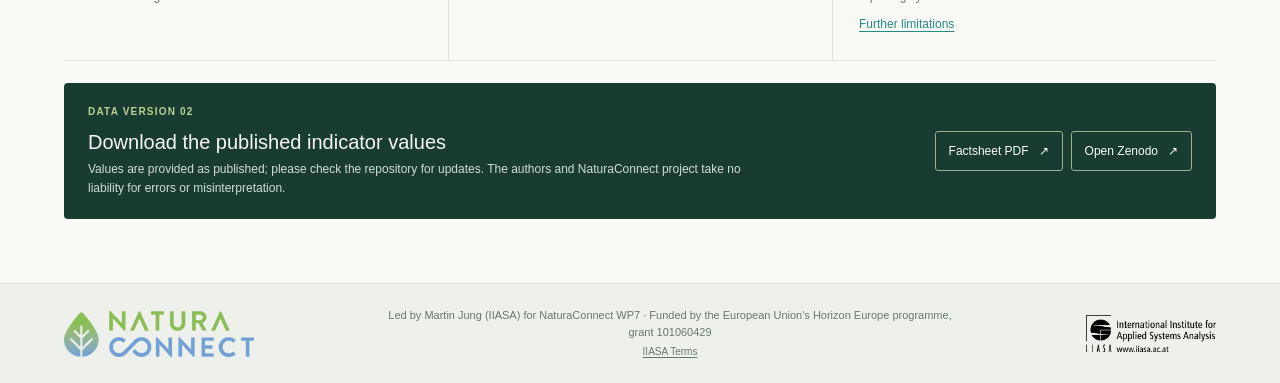
==== commit cd463856: "Ignore target selector for now" ====
--- a/index.html
+++ b/index.html
@@ -18,7 +18,7 @@
       <span><strong>A biodiversity based MTA</strong><small>An indicator to support protected area performance evaluation of the EU Biodiversity Strategy 2030</small></span>
     </a>
     <div class="topbar-actions">
-      <div class="target-tools">
+      <div class="target-tools" hidden>
         <label class="target-control" for="target-select">
           <span>Target method</span>
           <select id="target-select" aria-describedby="target-status">
--- a/styles.css
+++ b/styles.css
@@ -27,6 +27,7 @@
 .wordmark small { max-width: 760px; margin-top: 1px; color: #c6d4cc; font-size: 11px; line-height: 1.3; }
 .topbar-actions { display: flex; align-items: center; gap: 20px; }
 .target-tools { display: flex; align-items: center; gap: 9px; }
+.target-tools[hidden] { display: none; }
 .target-control { display: flex; align-items: center; gap: 8px; color: #d5e0d9; font-size: 12px; white-space: nowrap; }
 .target-control select { min-height: 34px; padding: 5px 30px 5px 9px; border: 1px solid #769286; border-radius: 3px; background: #f7f8f3; color: var(--forest); font: inherit; }
 .target-control select:focus-visible { outline: 2px solid #c5e28f; outline-offset: 2px; }
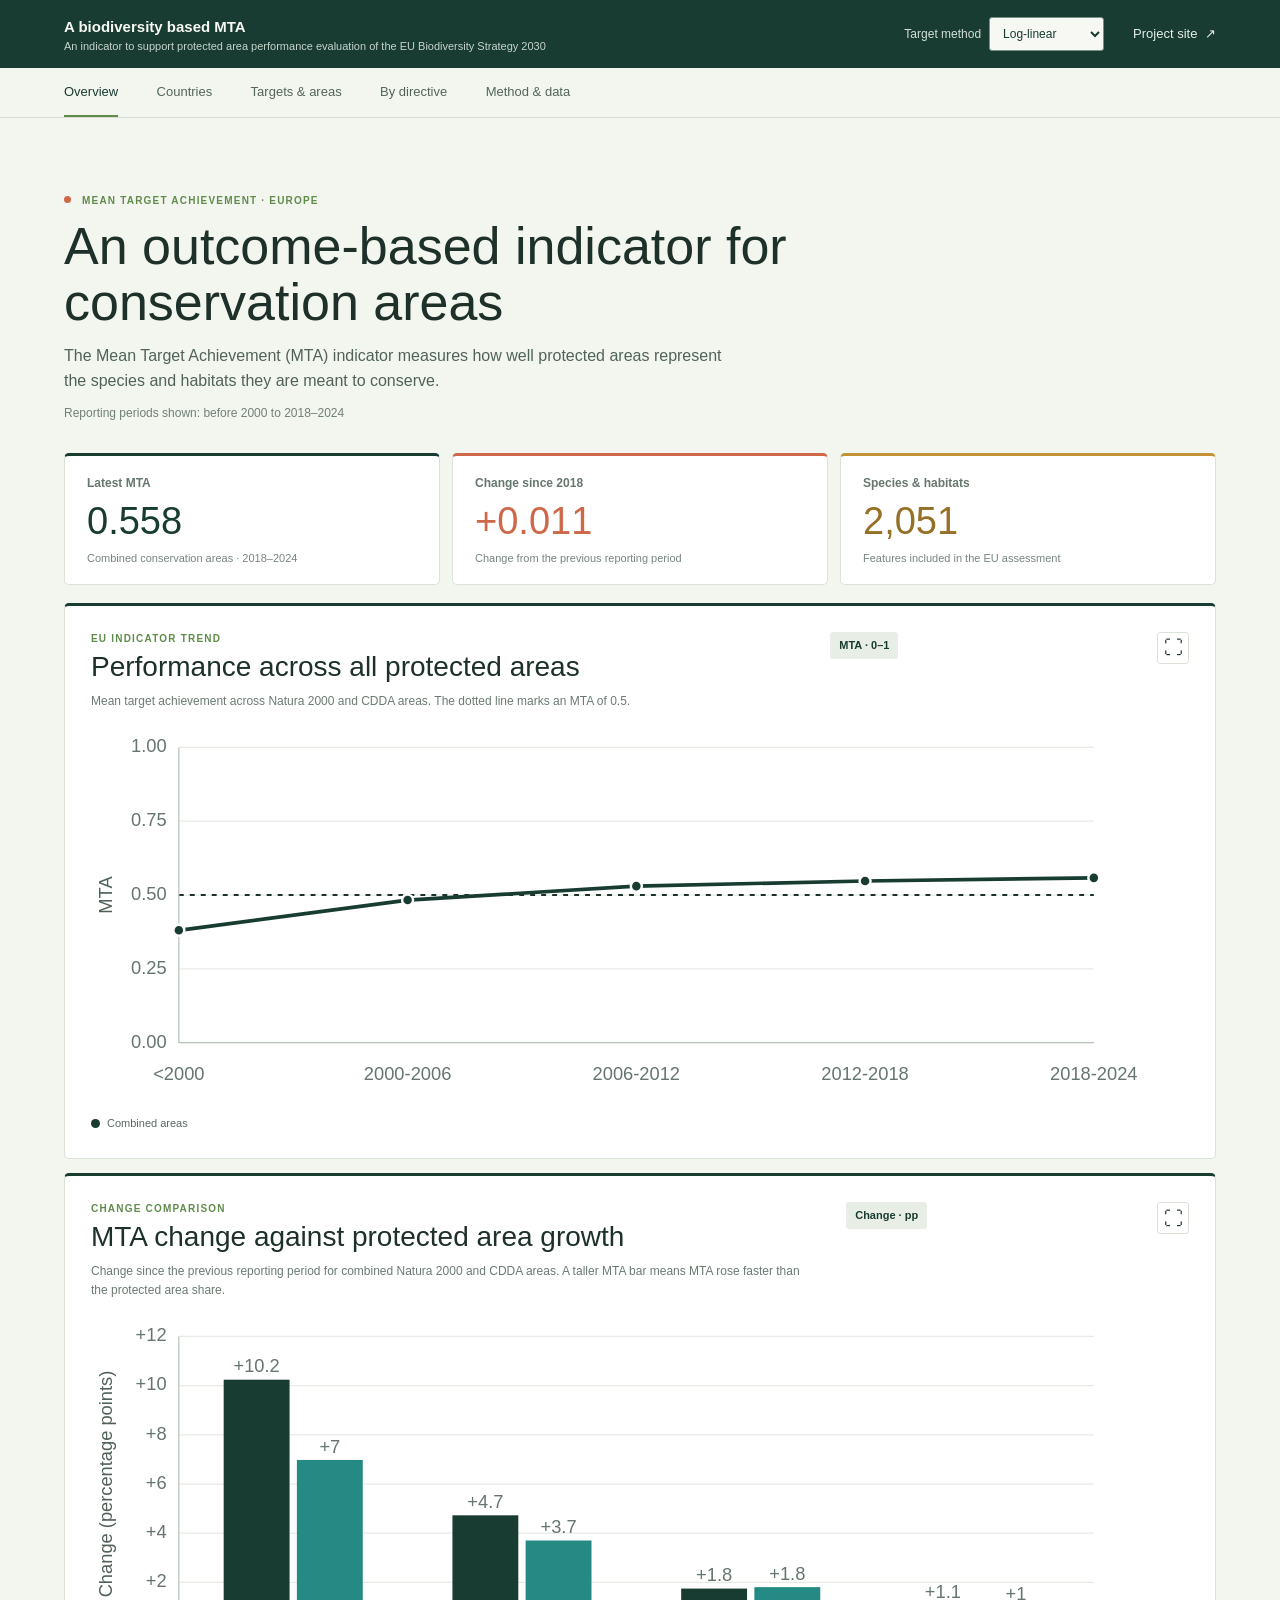
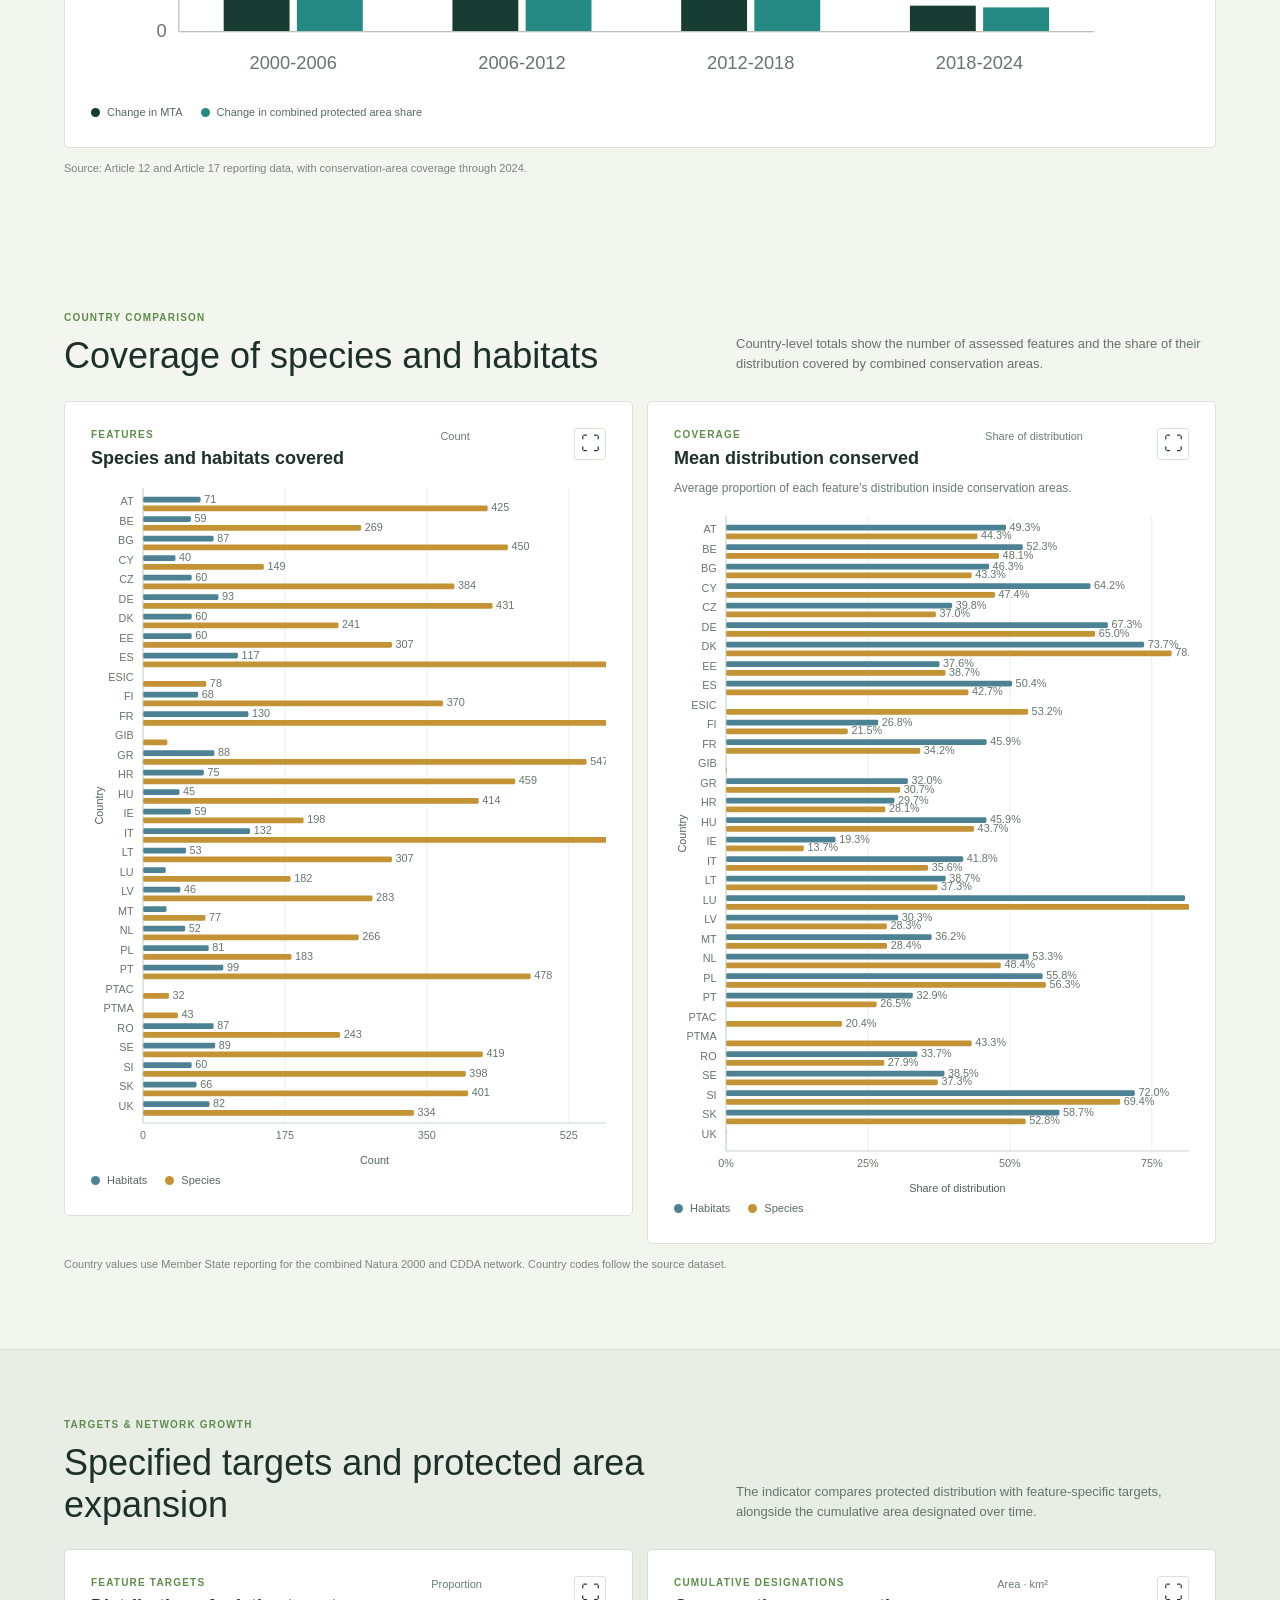
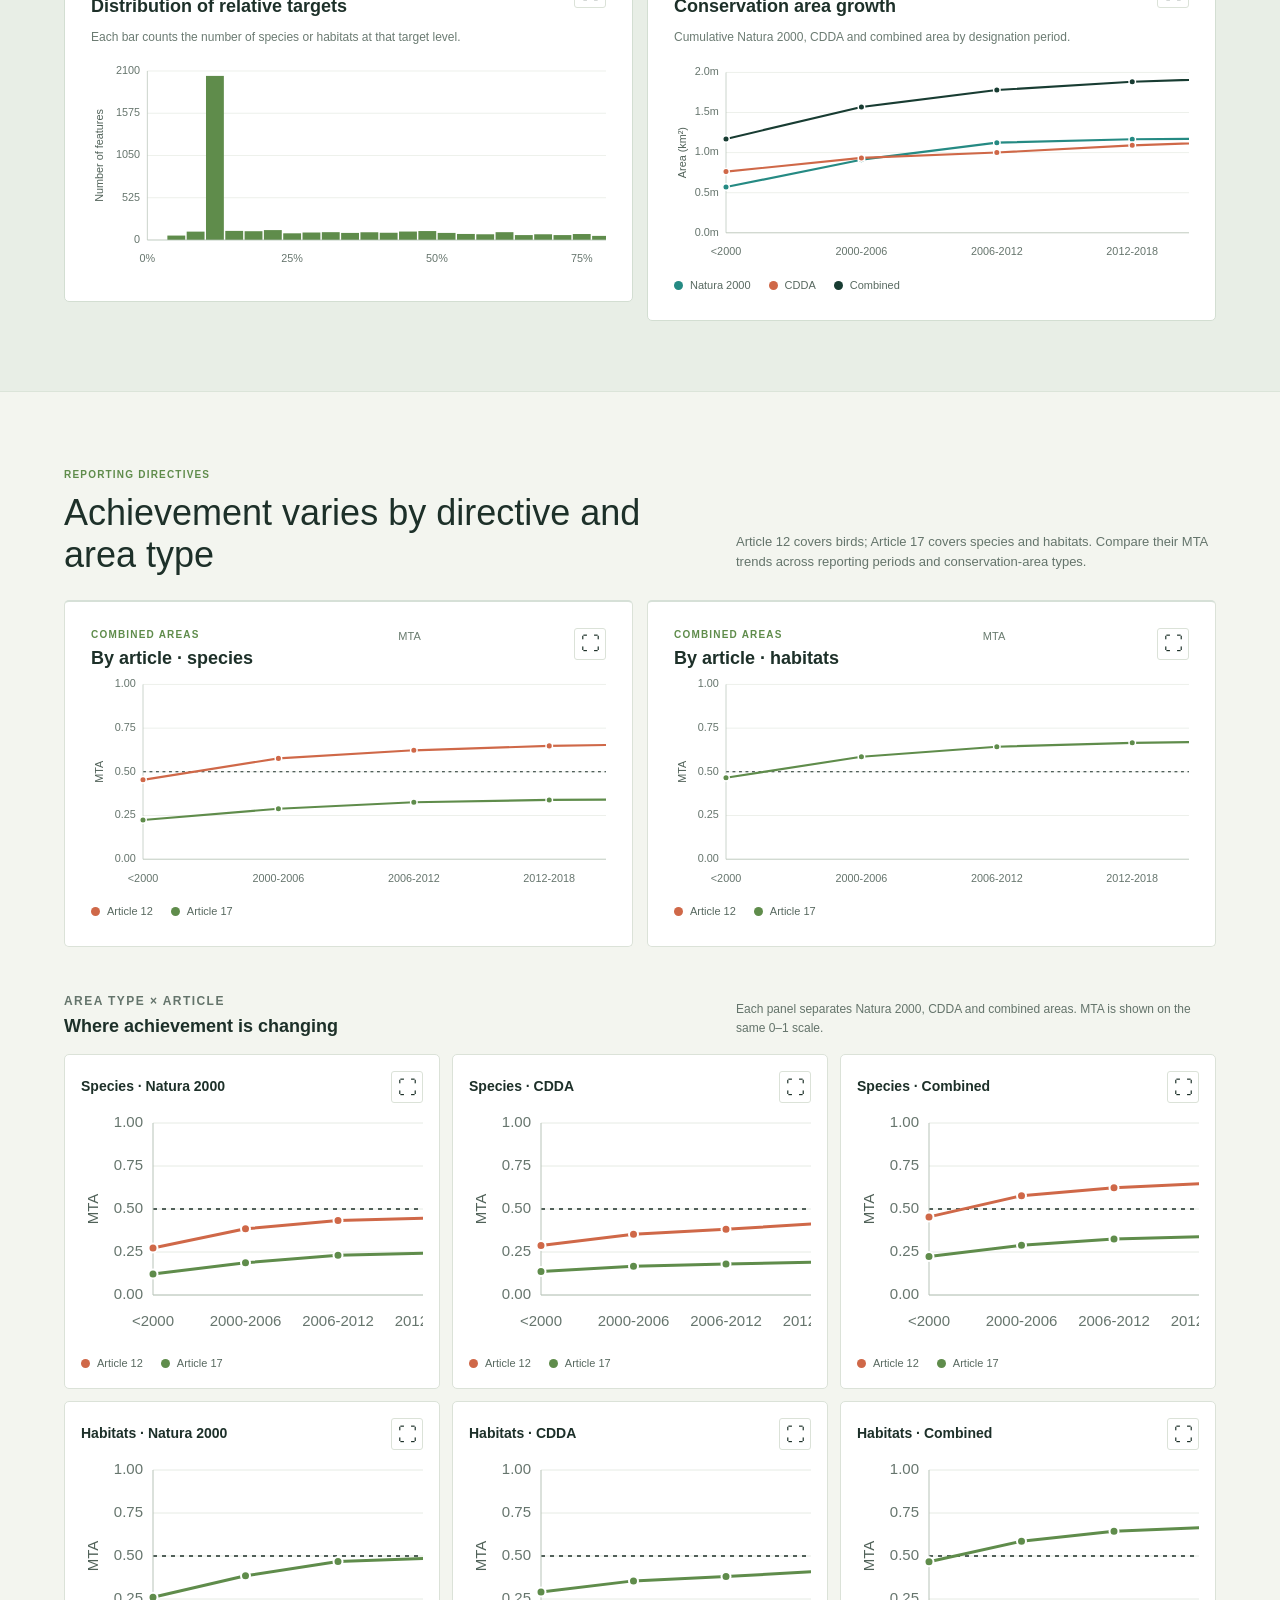
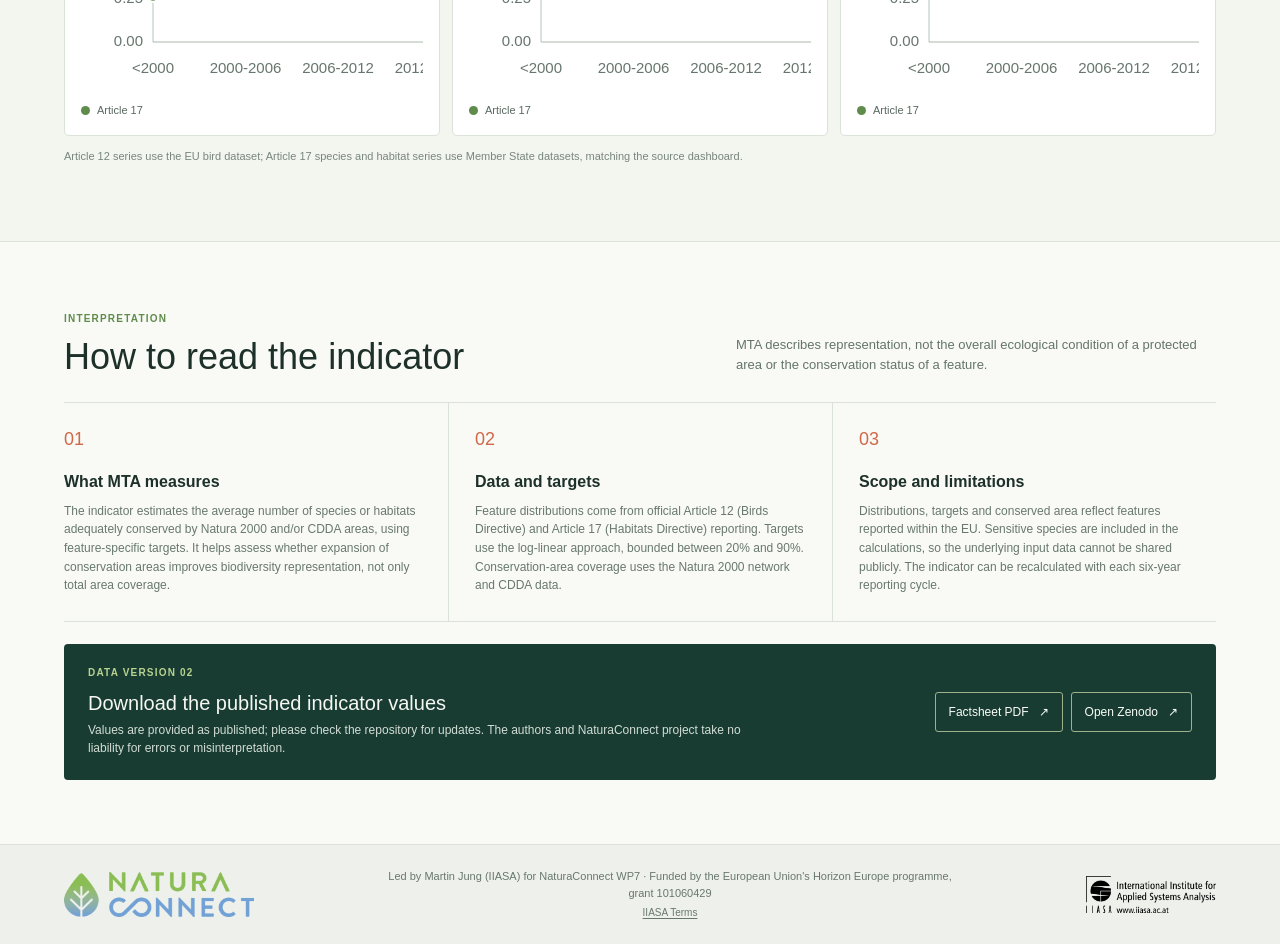
==== commit 6e72393e: ":tiger: Slowly but surely adapting FRR estimates" ====
--- a/index.html
+++ b/index.html
@@ -18,7 +18,7 @@
       <span><strong>A biodiversity based MTA</strong><small>An indicator to support protected area performance evaluation of the EU Biodiversity Strategy 2030</small></span>
     </a>
     <div class="topbar-actions">
-      <div class="target-tools" hidden>
+      <div class="target-tools">
         <label class="target-control" for="target-select">
           <span>Target method</span>
           <select id="target-select" aria-describedby="target-status">
@@ -79,6 +79,17 @@
         <p class="panel-description">Mean target achievement across Natura 2000 and CDDA areas. The dotted line marks an MTA of 0.5.</p>
         <div class="chart-scroll" id="overall-chart" aria-live="polite"><div class="chart-loading">Loading indicator data…</div></div>
       </article>
+      <article class="chart-panel overview-chart difference-chart">
+        <div class="panel-heading">
+          <div>
+            <p class="eyebrow">CHANGE COMPARISON</p>
+            <h2>MTA change against protected area growth</h2>
+          </div>
+          <span class="panel-tag">Change · pp</span>
+        </div>
+        <p class="panel-description">Change since the previous reporting period for combined Natura 2000 and CDDA areas. A taller MTA bar means MTA rose faster than the protected area share.</p>
+        <div class="chart-scroll" id="difference-chart" aria-live="polite"><div class="chart-loading">Loading indicator data…</div></div>
+      </article>
       <div id="data-error" class="data-error" role="alert" hidden></div>
       <p class="source-note">Source: Article 12 and Article 17 reporting data, with conservation-area coverage through 2024.</p>
     </section>
@@ -203,7 +214,6 @@
             <span class="method-index">03</span>
             <h3>Scope and limitations</h3>
             <p>Distributions, targets and conserved area reflect features reported within the EU. Sensitive species are included in the calculations, so the underlying input data cannot be shared publicly. The indicator can be recalculated with each six-year reporting cycle.</p>
-            <button class="limitations-link" id="limitations-open" type="button" aria-haspopup="dialog" aria-controls="limitations-dialog">Further limitations</button>
           </article>
         </div>
         <div class="data-callout">
@@ -234,22 +244,5 @@
     </div>
     <div class="chart-dialog-content" id="chart-dialog-content"></div>
   </dialog>
-
-  <dialog class="limitations-dialog" id="limitations-dialog" aria-labelledby="limitations-dialog-title">
-    <div class="chart-dialog-header">
-      <h2 class="chart-dialog-title" id="limitations-dialog-title">Further limitations</h2>
-      <button class="chart-dialog-close" type="button" aria-label="Close limitations">&times;</button>
-    </div>
-    <div class="limitations-dialog-content">
-      <ul>
-        <li>The protected-area total-area summary excludes Turkey, Norway, Switzerland, Iceland, Ukraine and Kosovo from its country mask.</li>
-        <li>Protected-area footprints omit Natura 2000 sites with at least 5% marine area, CDDA areas classified as marine, and CDDA point records.</li>
-        <li>Conservation areas are rasterized on a 10 km grid with fractional cell coverage, so spatial overlaps are grid-based estimates.</li>
-        <li>Land-use adjustment is not applied in this version.</li>
-        <li>Missing Natura 2000 designation dates use fallback dates and ultimately 1992; sites dated 2025 are grouped in 2018-2024.</li>
-        <li>Sensitive species are included, but their confidential source layers are not public, limiting independent reproduction from public inputs.</li>
-      </ul>
-    </div>
-  </dialog>
 </body>
 </html>
--- a/styles.css
+++ b/styles.css
@@ -88,6 +88,7 @@
 .limitations-dialog-content ul { margin: 0; padding-left: 19px; }
 .limitations-dialog-content li + li { margin-top: 9px; }
 .overview-chart { border-top: 3px solid var(--forest); }
+.difference-chart { margin-top: 14px; }
 .panel-heading { display: flex; align-items: flex-start; justify-content: space-between; gap: 16px; }
 .panel-heading .eyebrow { margin-bottom: 5px; }
 .panel-heading h2 { font-size: 28px; }
@@ -117,7 +118,7 @@
 .country-panel .panel-description { margin-bottom: 4px; }
 .country-chart { margin-top: 8px; }
 .country-chart .chart-svg { min-width: 650px; }
-#overall-chart .chart-svg, #targets-chart .chart-svg, #area-chart .chart-svg,
+#overall-chart .chart-svg, #difference-chart .chart-svg, #targets-chart .chart-svg, #area-chart .chart-svg,
 #article-species-chart .chart-svg, #article-habitats-chart .chart-svg { min-width: 650px; }
 .data-band { background: #e8eee6; border-top: 1px solid #dbe4d9; border-bottom: 1px solid #dbe4d9; }
 .data-band .chart-panel { border-color: #d3ded2; }
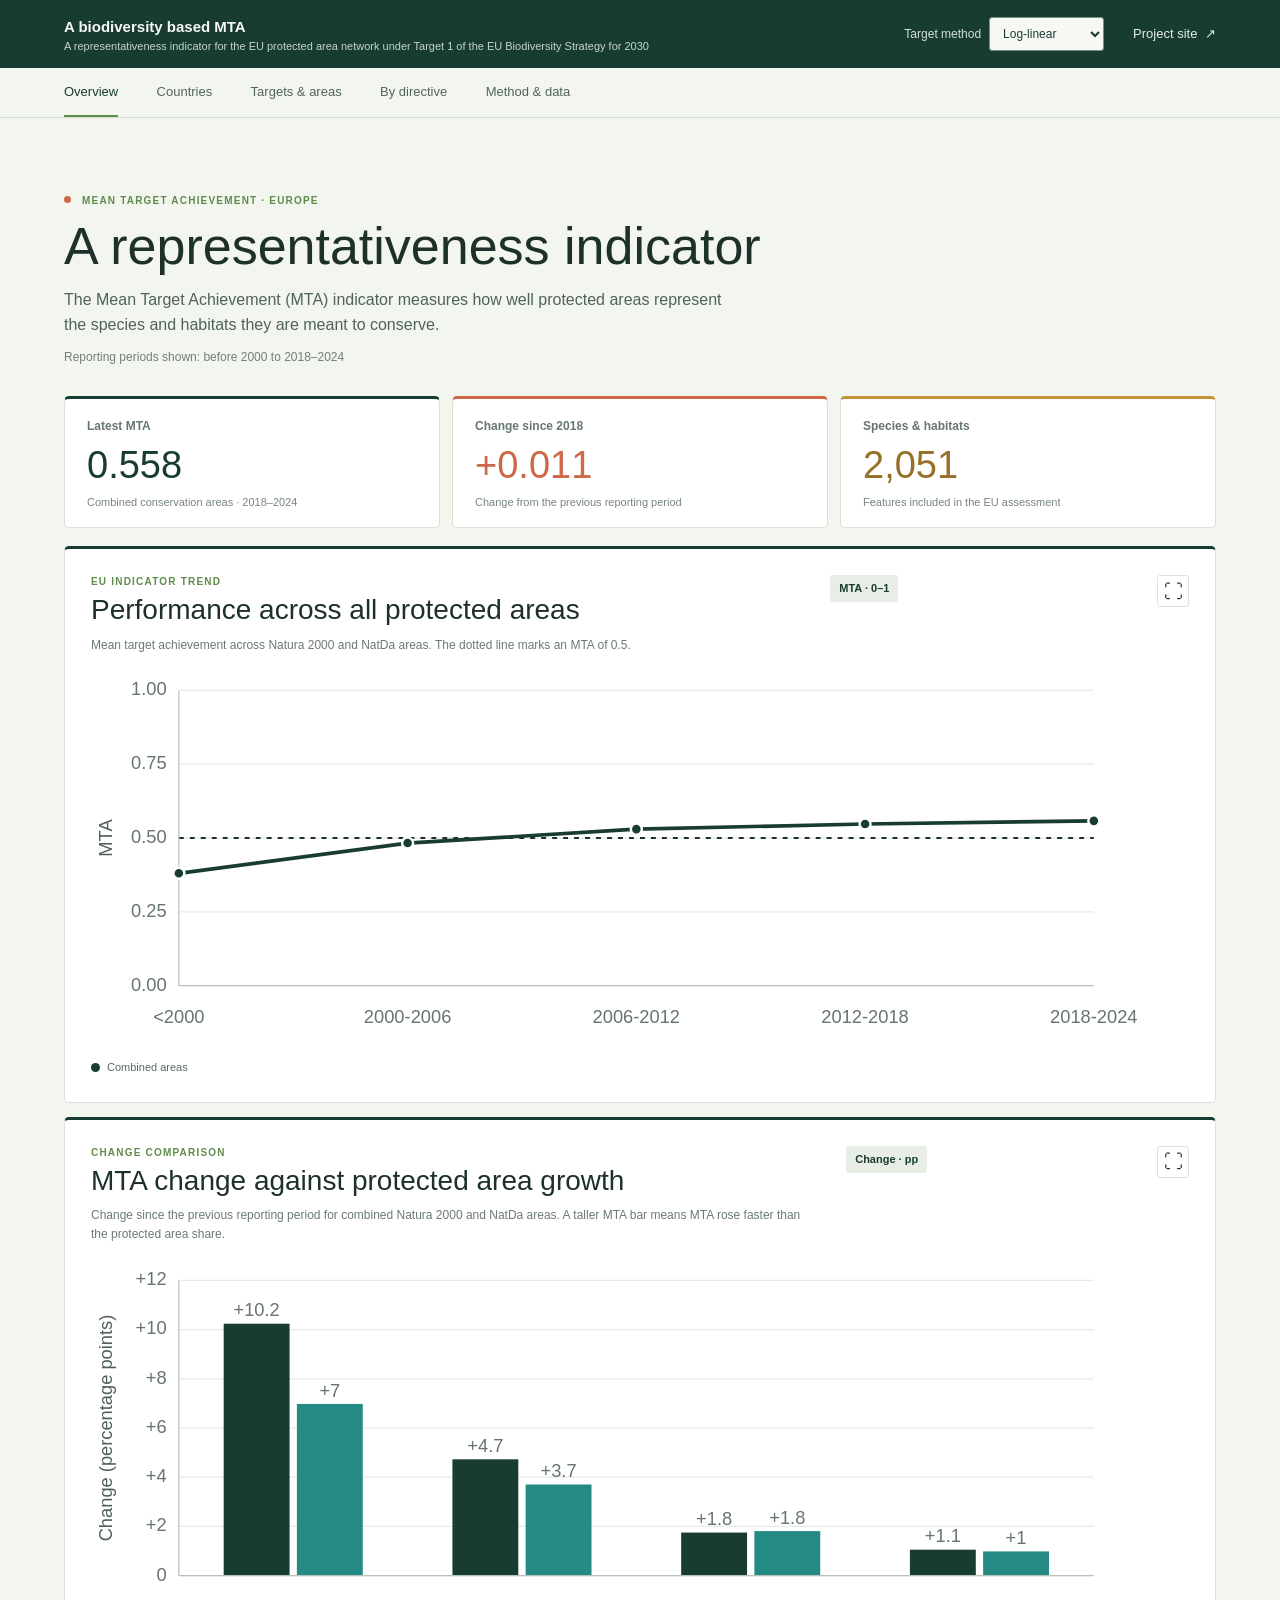
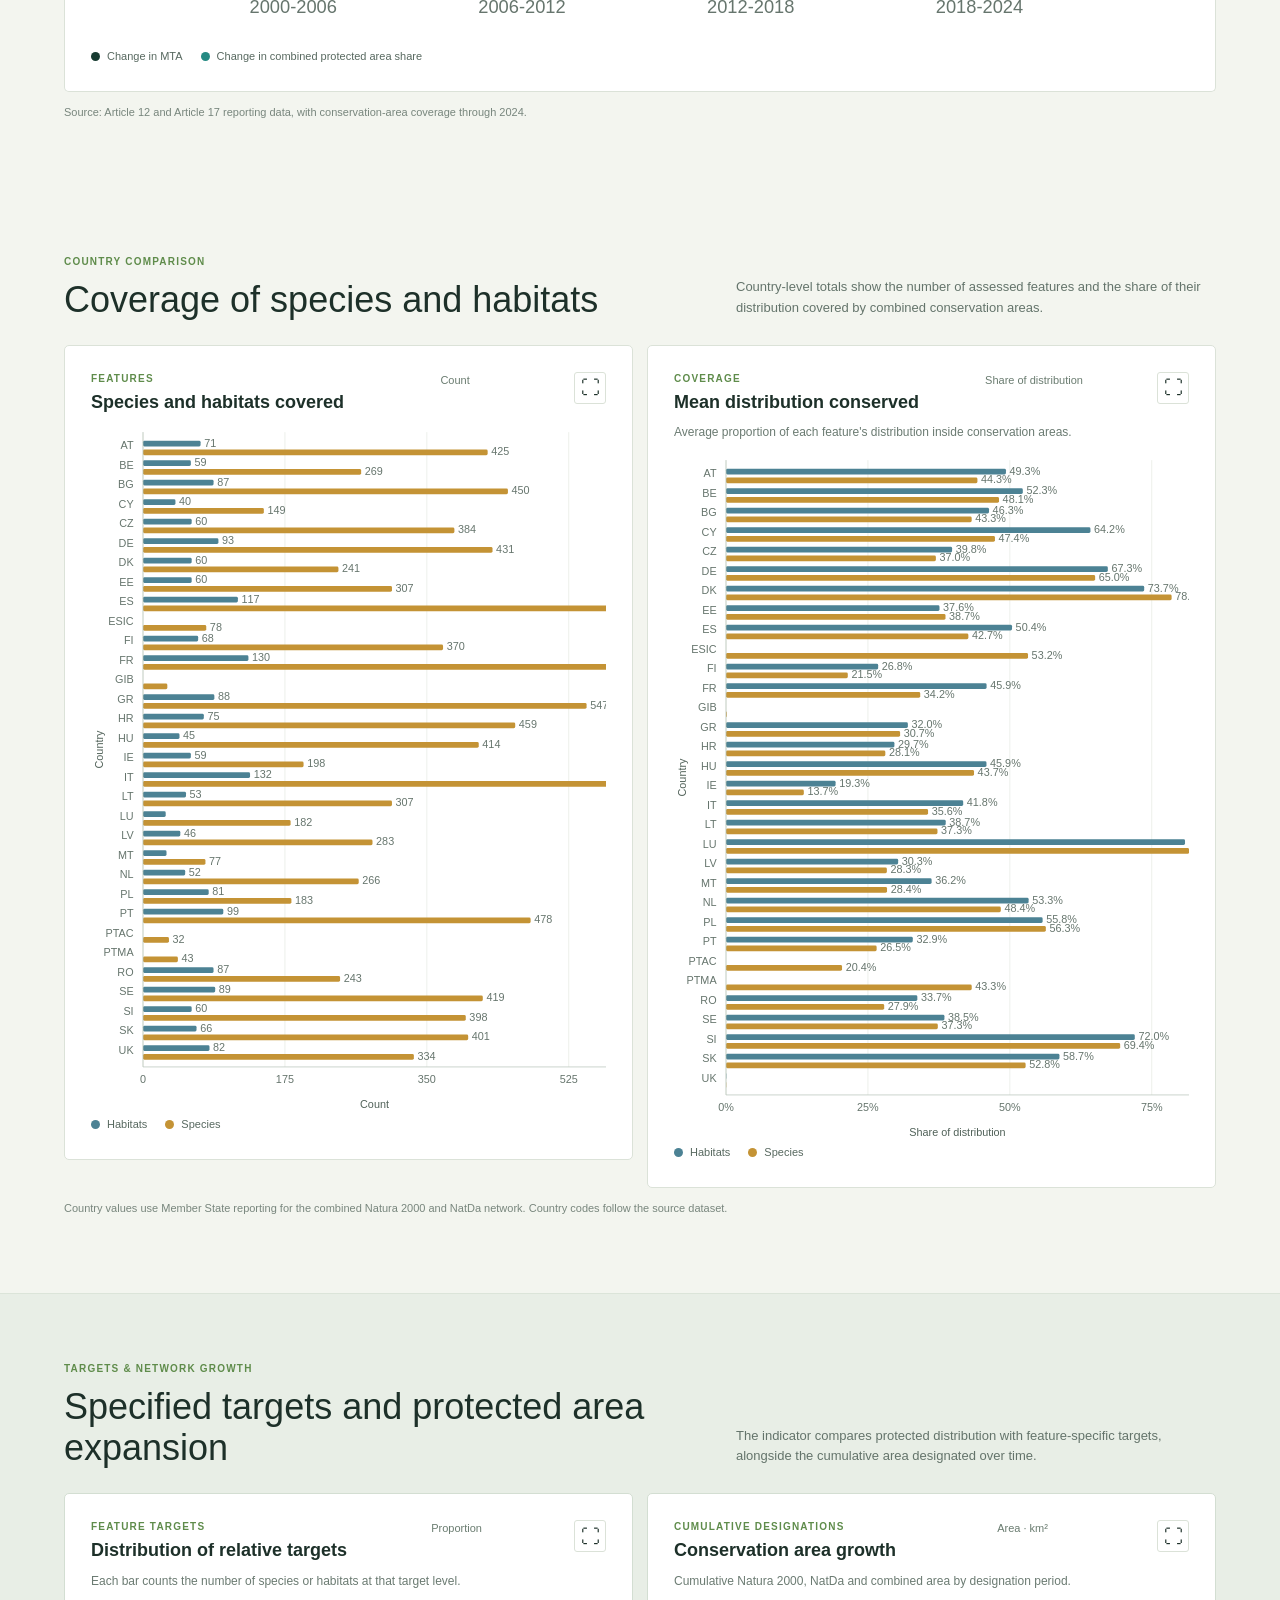
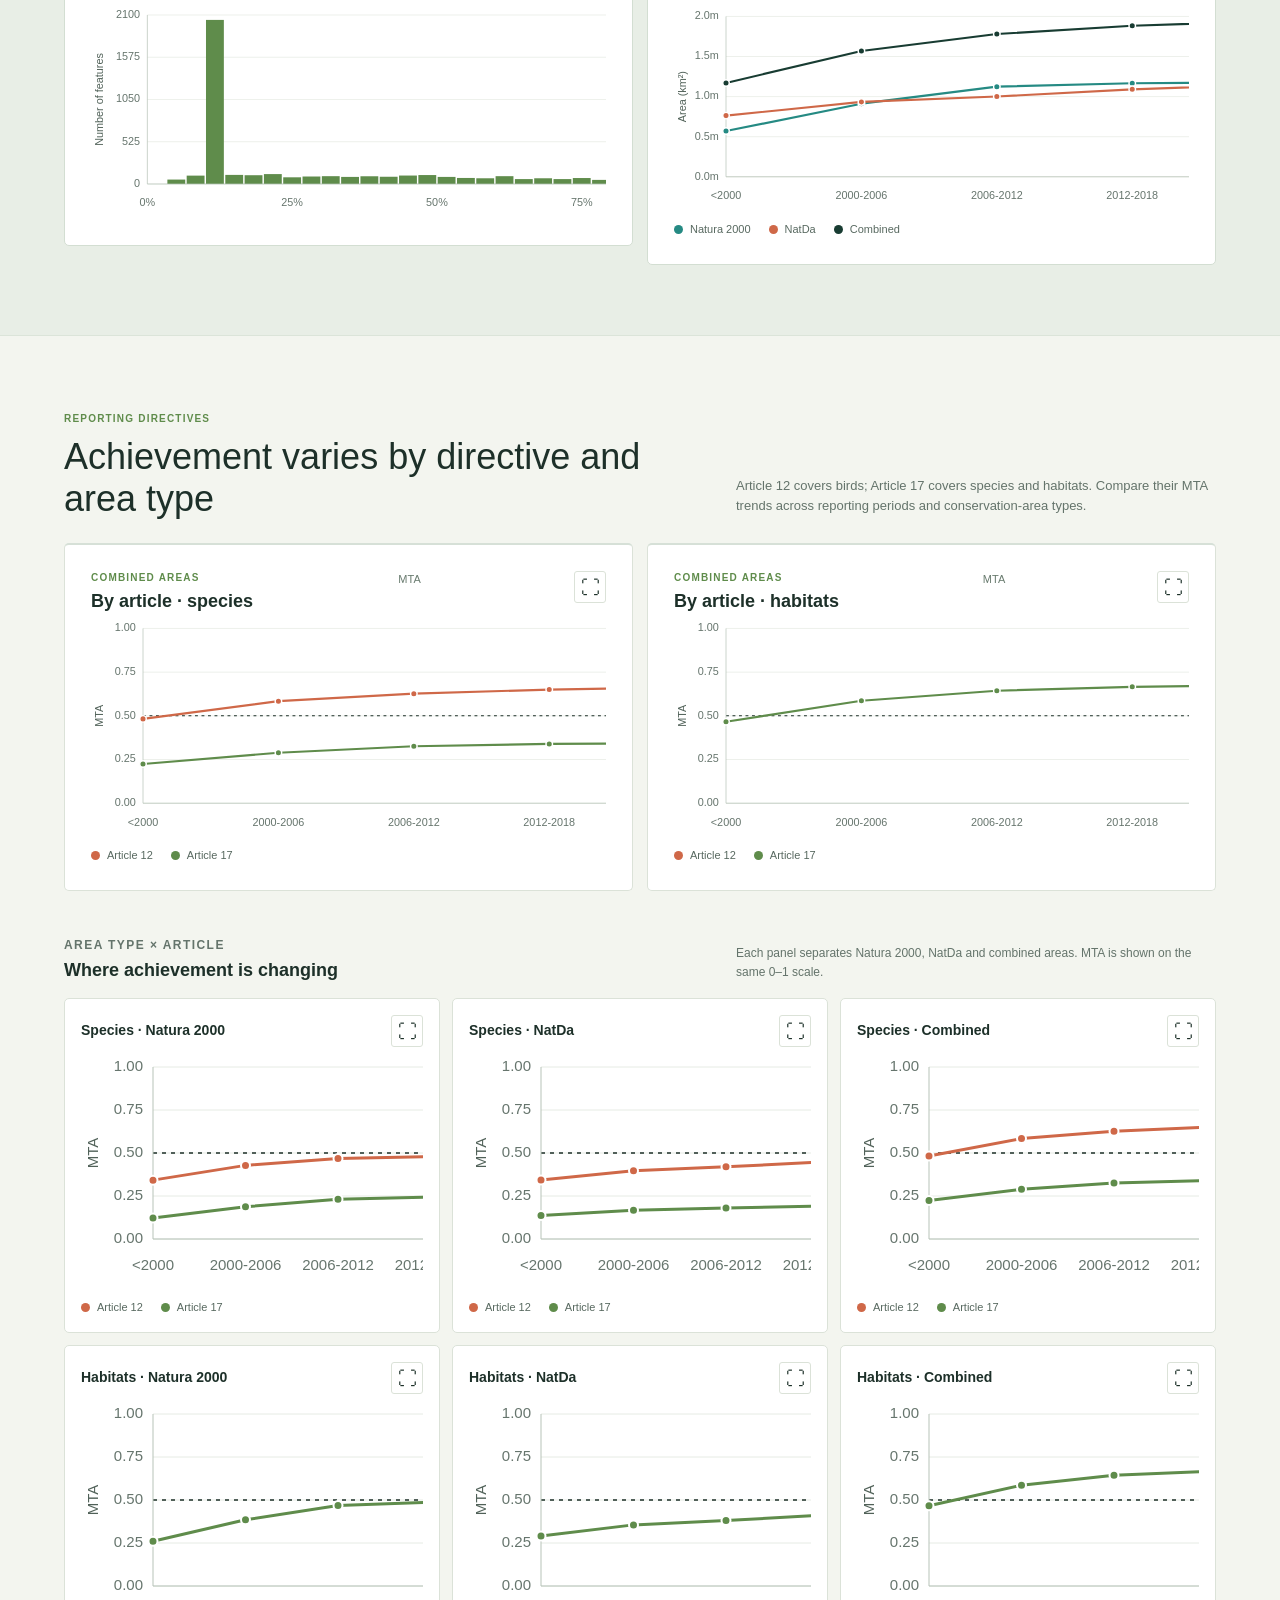
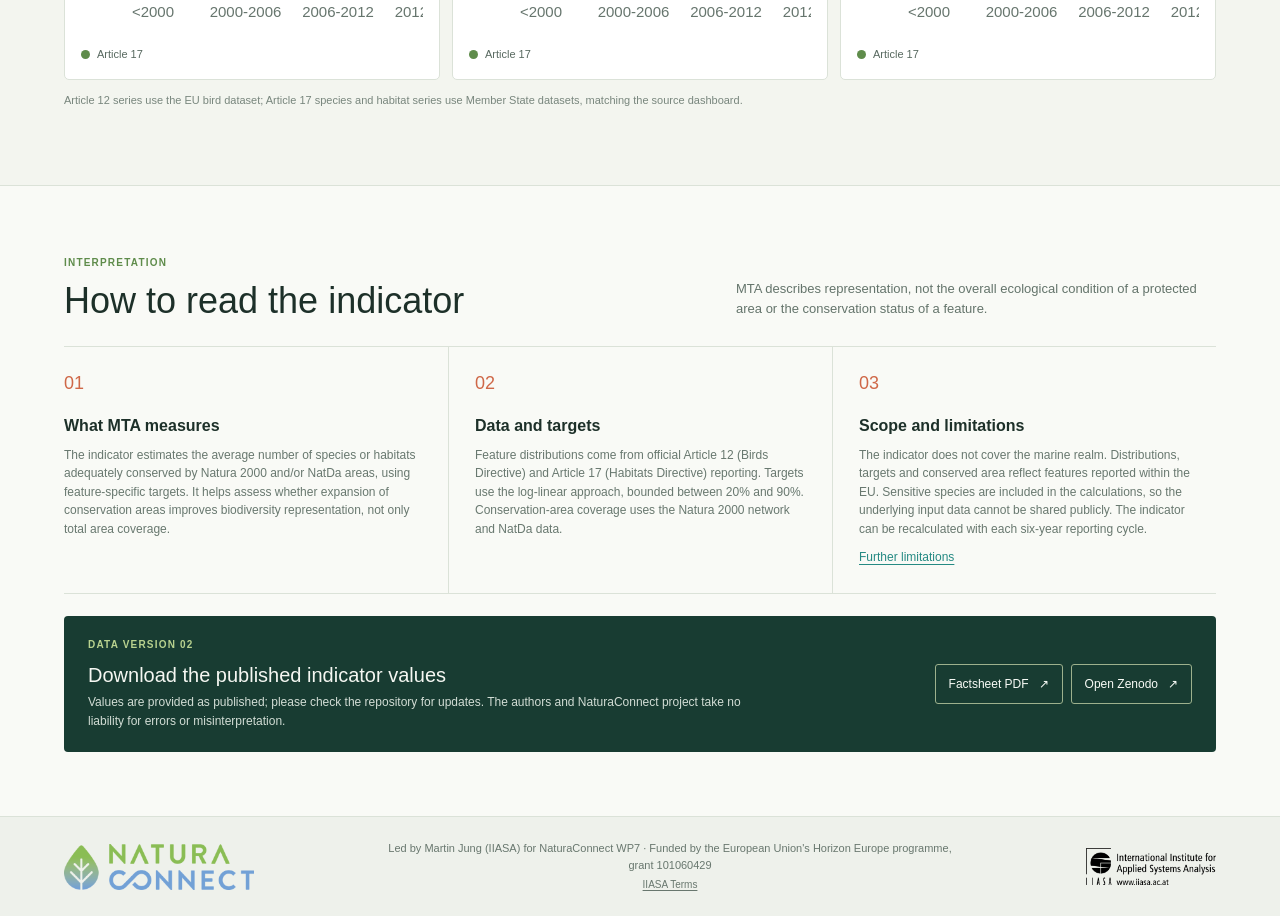
==== commit 581854f1: ":construction: Update of dashboard and indicators" ====
--- a/index.html
+++ b/index.html
@@ -4,8 +4,8 @@
   <meta charset="utf-8">
   <meta name="viewport" content="width=device-width, initial-scale=1">
   <meta name="theme-color" content="#183c32">
-  <meta name="description" content="An indicator to support protected area performance evaluation of the EU Biodiversity Strategy 2030.">
-  <title>An outcome-based indicator for conservation areas</title>
+  <meta name="description" content="A representativeness indicator for the EU protected area network under Target 1 of the EU Biodiversity Strategy for 2030.">
+  <title>A representativeness indicator</title>
   <link rel="stylesheet" href="styles.css">
   <link rel="stylesheet" href="iiasa.css">
   <link rel="stylesheet" href="theme-non-iiasa.css">
@@ -15,7 +15,7 @@
 <body>
   <header class="topbar">
     <a class="wordmark" href="#overview" aria-label="Mean target achievement dashboard home">
-      <span><strong>A biodiversity based MTA</strong><small>An indicator to support protected area performance evaluation of the EU Biodiversity Strategy 2030</small></span>
+      <span><strong>A biodiversity based MTA</strong><small>A representativeness indicator for the EU protected area network under Target 1 of the EU Biodiversity Strategy for 2030</small></span>
     </a>
     <div class="topbar-actions">
       <div class="target-tools">
@@ -23,8 +23,6 @@
           <span>Target method</span>
           <select id="target-select" aria-describedby="target-status">
             <option value="loglinear">Log-linear</option>
-            <option value="flat">Flat</option>
-            <option value="extinction">Extinction</option>
           </select>
         </label>
         <span class="target-status" id="target-status" role="status" aria-live="polite"></span>
@@ -45,7 +43,7 @@
     <section class="overview section-wrap" id="overview">
       <div class="overview-copy">
         <p class="eyebrow"><span class="eyebrow-dot"></span> MEAN TARGET ACHIEVEMENT · EUROPE</p>
-        <h1>An outcome-based indicator for conservation areas</h1>
+        <h1>A representativeness indicator</h1>
         <p class="intro">The Mean Target Achievement (MTA) indicator measures how well protected areas represent the species and habitats they are meant to conserve.</p>
         <p class="period-note">Reporting periods shown: before 2000 to 2018–2024</p>
       </div>
@@ -76,7 +74,7 @@
           </div>
           <span class="panel-tag">MTA · 0–1</span>
         </div>
-        <p class="panel-description">Mean target achievement across Natura 2000 and CDDA areas. The dotted line marks an MTA of 0.5.</p>
+        <p class="panel-description">Mean target achievement across Natura 2000 and NatDa areas. The dotted line marks an MTA of 0.5.</p>
         <div class="chart-scroll" id="overall-chart" aria-live="polite"><div class="chart-loading">Loading indicator data…</div></div>
       </article>
       <article class="chart-panel overview-chart difference-chart">
@@ -87,7 +85,7 @@
           </div>
           <span class="panel-tag">Change · pp</span>
         </div>
-        <p class="panel-description">Change since the previous reporting period for combined Natura 2000 and CDDA areas. A taller MTA bar means MTA rose faster than the protected area share.</p>
+        <p class="panel-description">Change since the previous reporting period for combined Natura 2000 and NatDa areas. A taller MTA bar means MTA rose faster than the protected area share.</p>
         <div class="chart-scroll" id="difference-chart" aria-live="polite"><div class="chart-loading">Loading indicator data…</div></div>
       </article>
       <div id="data-error" class="data-error" role="alert" hidden></div>
@@ -119,7 +117,7 @@
           <div class="chart-scroll country-chart" id="coverage-chart"><div class="chart-loading">Loading country data…</div></div>
         </article>
       </div>
-      <p class="source-note">Country values use Member State reporting for the combined Natura 2000 and CDDA network. Country codes follow the source dataset.</p>
+      <p class="source-note">Country values use Member State reporting for the combined Natura 2000 and NatDa network. Country codes follow the source dataset.</p>
     </section>
 
     <section class="data-band" id="targets">
@@ -145,7 +143,7 @@
               <div><p class="eyebrow">CUMULATIVE DESIGNATIONS</p><h3>Conservation area growth</h3></div>
               <span class="panel-unit">Area · km²</span>
             </div>
-            <p class="panel-description">Cumulative Natura 2000, CDDA and combined area by designation period.</p>
+            <p class="panel-description">Cumulative Natura 2000, NatDa and combined area by designation period.</p>
             <div class="chart-scroll" id="area-chart"><div class="chart-loading">Loading area data…</div></div>
           </article>
         </div>
@@ -180,14 +178,14 @@
 
       <div class="subsection-heading">
         <div><p class="eyebrow">AREA TYPE × ARTICLE</p><h3>Where achievement is changing</h3></div>
-        <p>Each panel separates Natura 2000, CDDA and combined areas. MTA is shown on the same 0–1 scale.</p>
+        <p>Each panel separates Natura 2000, NatDa and combined areas. MTA is shown on the same 0–1 scale.</p>
       </div>
       <div class="facet-grid" id="facet-grid">
         <article class="chart-panel facet-panel"><div class="panel-heading"><h4>Species · Natura 2000</h4></div><div class="chart-scroll" id="facet-species-natura2000"></div></article>
-        <article class="chart-panel facet-panel"><div class="panel-heading"><h4>Species · CDDA</h4></div><div class="chart-scroll" id="facet-species-cdda"></div></article>
+        <article class="chart-panel facet-panel"><div class="panel-heading"><h4>Species · NatDa</h4></div><div class="chart-scroll" id="facet-species-cdda"></div></article>
         <article class="chart-panel facet-panel"><div class="panel-heading"><h4>Species · Combined</h4></div><div class="chart-scroll" id="facet-species-combined"></div></article>
         <article class="chart-panel facet-panel"><div class="panel-heading"><h4>Habitats · Natura 2000</h4></div><div class="chart-scroll" id="facet-habitats-natura2000"></div></article>
-        <article class="chart-panel facet-panel"><div class="panel-heading"><h4>Habitats · CDDA</h4></div><div class="chart-scroll" id="facet-habitats-cdda"></div></article>
+        <article class="chart-panel facet-panel"><div class="panel-heading"><h4>Habitats · NatDa</h4></div><div class="chart-scroll" id="facet-habitats-cdda"></div></article>
         <article class="chart-panel facet-panel"><div class="panel-heading"><h4>Habitats · Combined</h4></div><div class="chart-scroll" id="facet-habitats-combined"></div></article>
       </div>
       <p class="source-note">Article 12 series use the EU bird dataset; Article 17 species and habitat series use Member State datasets, matching the source dashboard.</p>
@@ -203,17 +201,18 @@
           <article class="method-block">
             <span class="method-index">01</span>
             <h3>What MTA measures</h3>
-            <p>The indicator estimates the average number of species or habitats adequately conserved by Natura 2000 and/or CDDA areas, using feature-specific targets. It helps assess whether expansion of conservation areas improves biodiversity representation, not only total area coverage.</p>
+            <p>The indicator estimates the average number of species or habitats adequately conserved by Natura 2000 and/or NatDa areas, using feature-specific targets. It helps assess whether expansion of conservation areas improves biodiversity representation, not only total area coverage.</p>
           </article>
           <article class="method-block">
             <span class="method-index">02</span>
             <h3>Data and targets</h3>
-            <p>Feature distributions come from official Article 12 (Birds Directive) and Article 17 (Habitats Directive) reporting. Targets use the log-linear approach, bounded between 20% and 90%. Conservation-area coverage uses the Natura 2000 network and CDDA data.</p>
+            <p>Feature distributions come from official Article 12 (Birds Directive) and Article 17 (Habitats Directive) reporting. Targets use the log-linear approach, bounded between 20% and 90%. Conservation-area coverage uses the Natura 2000 network and NatDa data.</p>
           </article>
           <article class="method-block">
             <span class="method-index">03</span>
             <h3>Scope and limitations</h3>
-            <p>Distributions, targets and conserved area reflect features reported within the EU. Sensitive species are included in the calculations, so the underlying input data cannot be shared publicly. The indicator can be recalculated with each six-year reporting cycle.</p>
+            <p>The indicator does not cover the marine realm. Distributions, targets and conserved area reflect features reported within the EU. Sensitive species are included in the calculations, so the underlying input data cannot be shared publicly. The indicator can be recalculated with each six-year reporting cycle.</p>
+            <button class="limitations-link" id="limitations-open" type="button" aria-haspopup="dialog" aria-controls="limitations-dialog">Further limitations</button>
           </article>
         </div>
         <div class="data-callout">
@@ -244,5 +243,22 @@
     </div>
     <div class="chart-dialog-content" id="chart-dialog-content"></div>
   </dialog>
+
+  <dialog class="limitations-dialog" id="limitations-dialog" aria-labelledby="limitations-dialog-title">
+    <div class="chart-dialog-header">
+      <h2 class="chart-dialog-title" id="limitations-dialog-title">Further limitations</h2>
+      <button class="chart-dialog-close" type="button" aria-label="Close limitations">&times;</button>
+    </div>
+    <div class="limitations-dialog-content">
+      <ul>
+        <li>The protected-area total-area summary excludes Turkey, Norway, Switzerland, Iceland, Ukraine and Kosovo from its country mask.</li>
+        <li>Protected-area footprints omit Natura 2000 sites with at least 5% marine area, NatDa areas classified as marine, and NatDa point records.</li>
+        <li>Conservation areas are rasterized on a 10 km grid with fractional cell coverage, so spatial overlaps are grid-based estimates.</li>
+        <li>Land-use adjustment is not applied in this version.</li>
+        <li>Missing Natura 2000 designation dates use fallback dates and ultimately 1992; sites dated 2025 are grouped in 2018-2024.</li>
+        <li>Sensitive species are included, but their confidential source layers are not public, limiting independent reproduction from public inputs.</li>
+      </ul>
+    </div>
+  </dialog>
 </body>
 </html>
